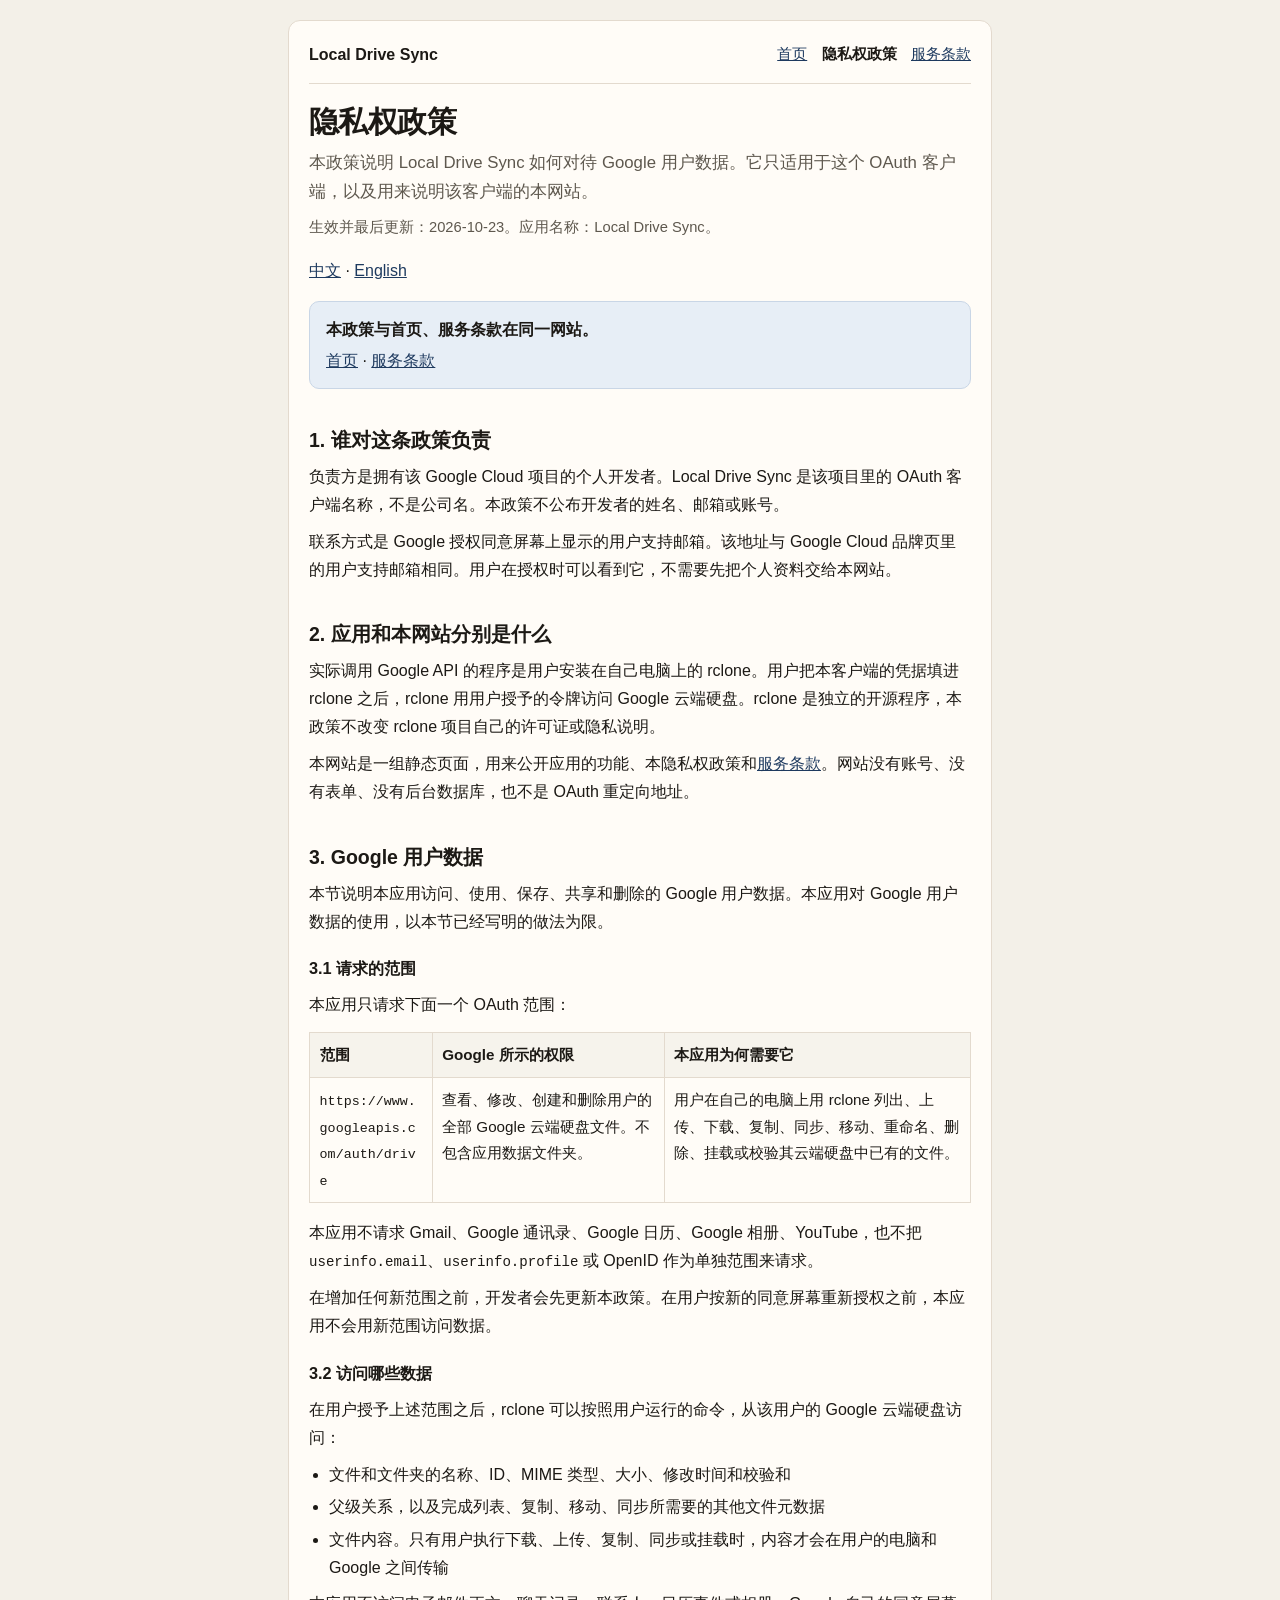
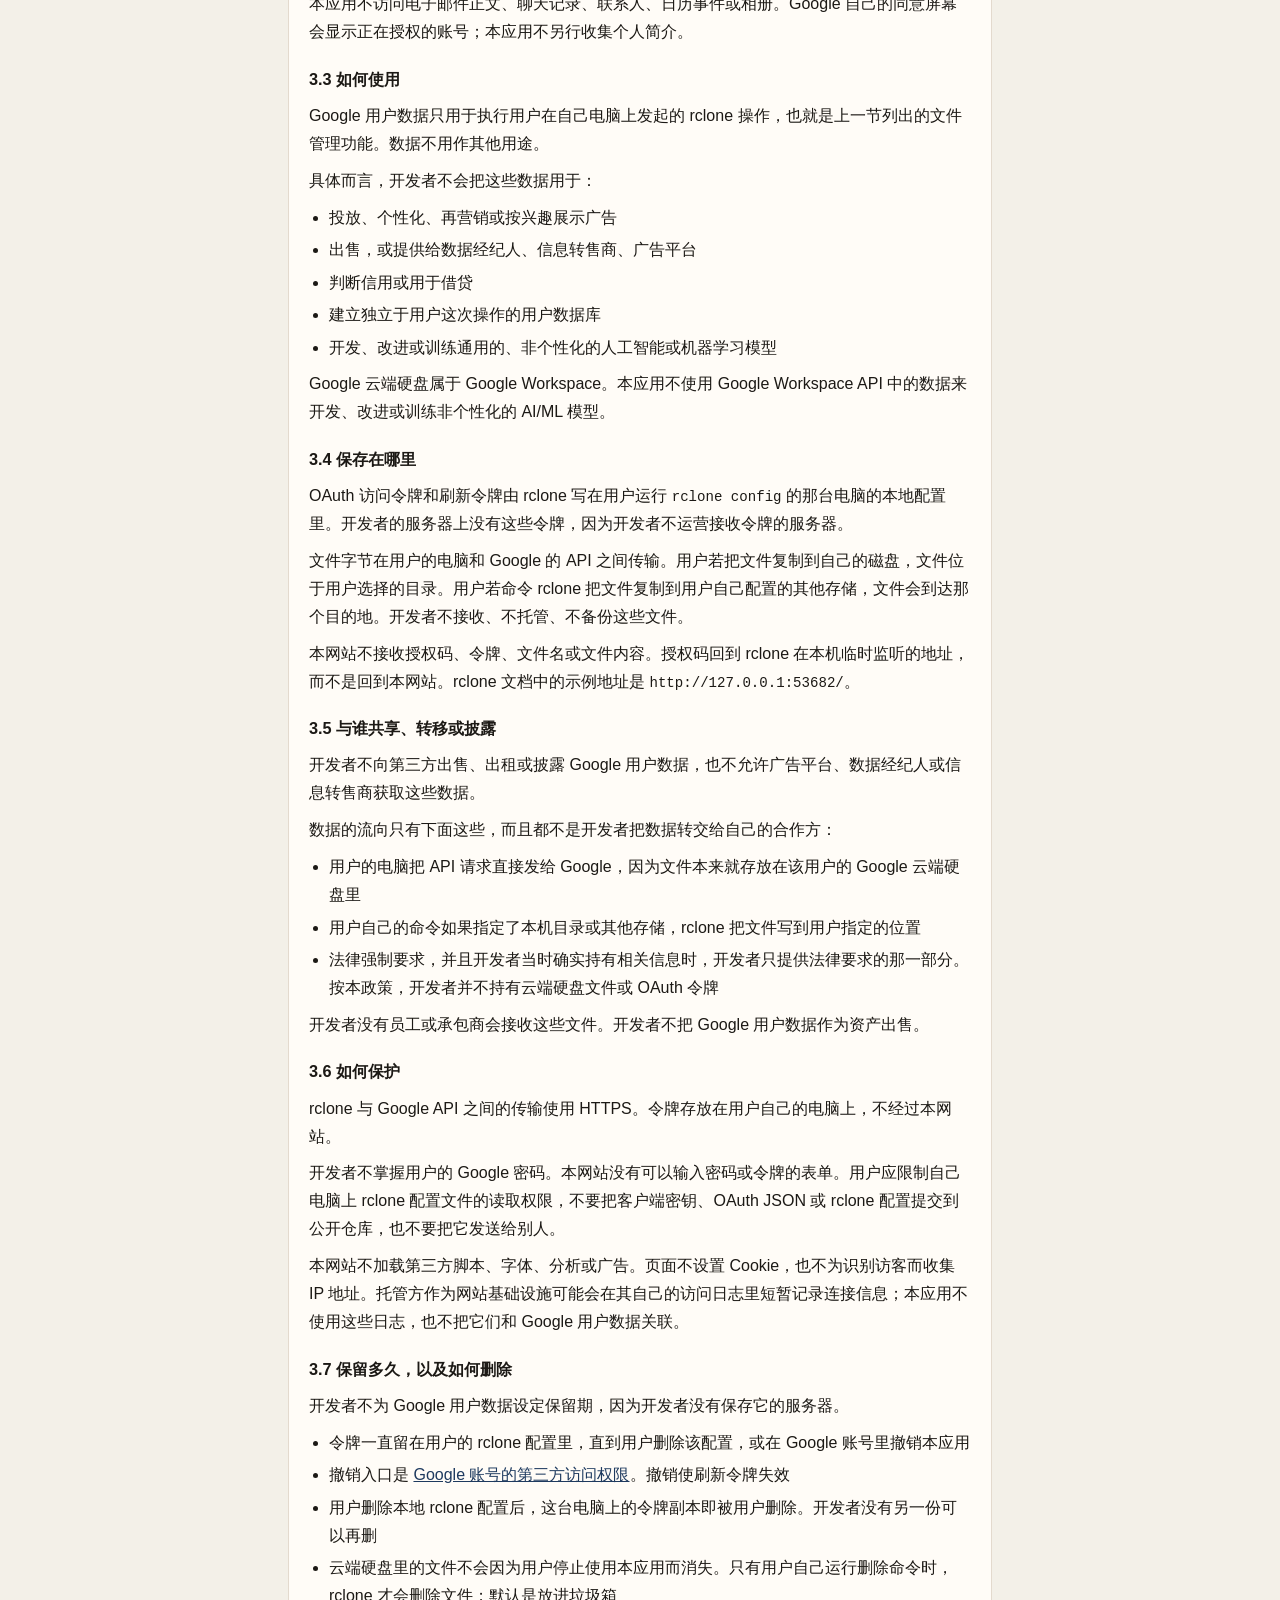
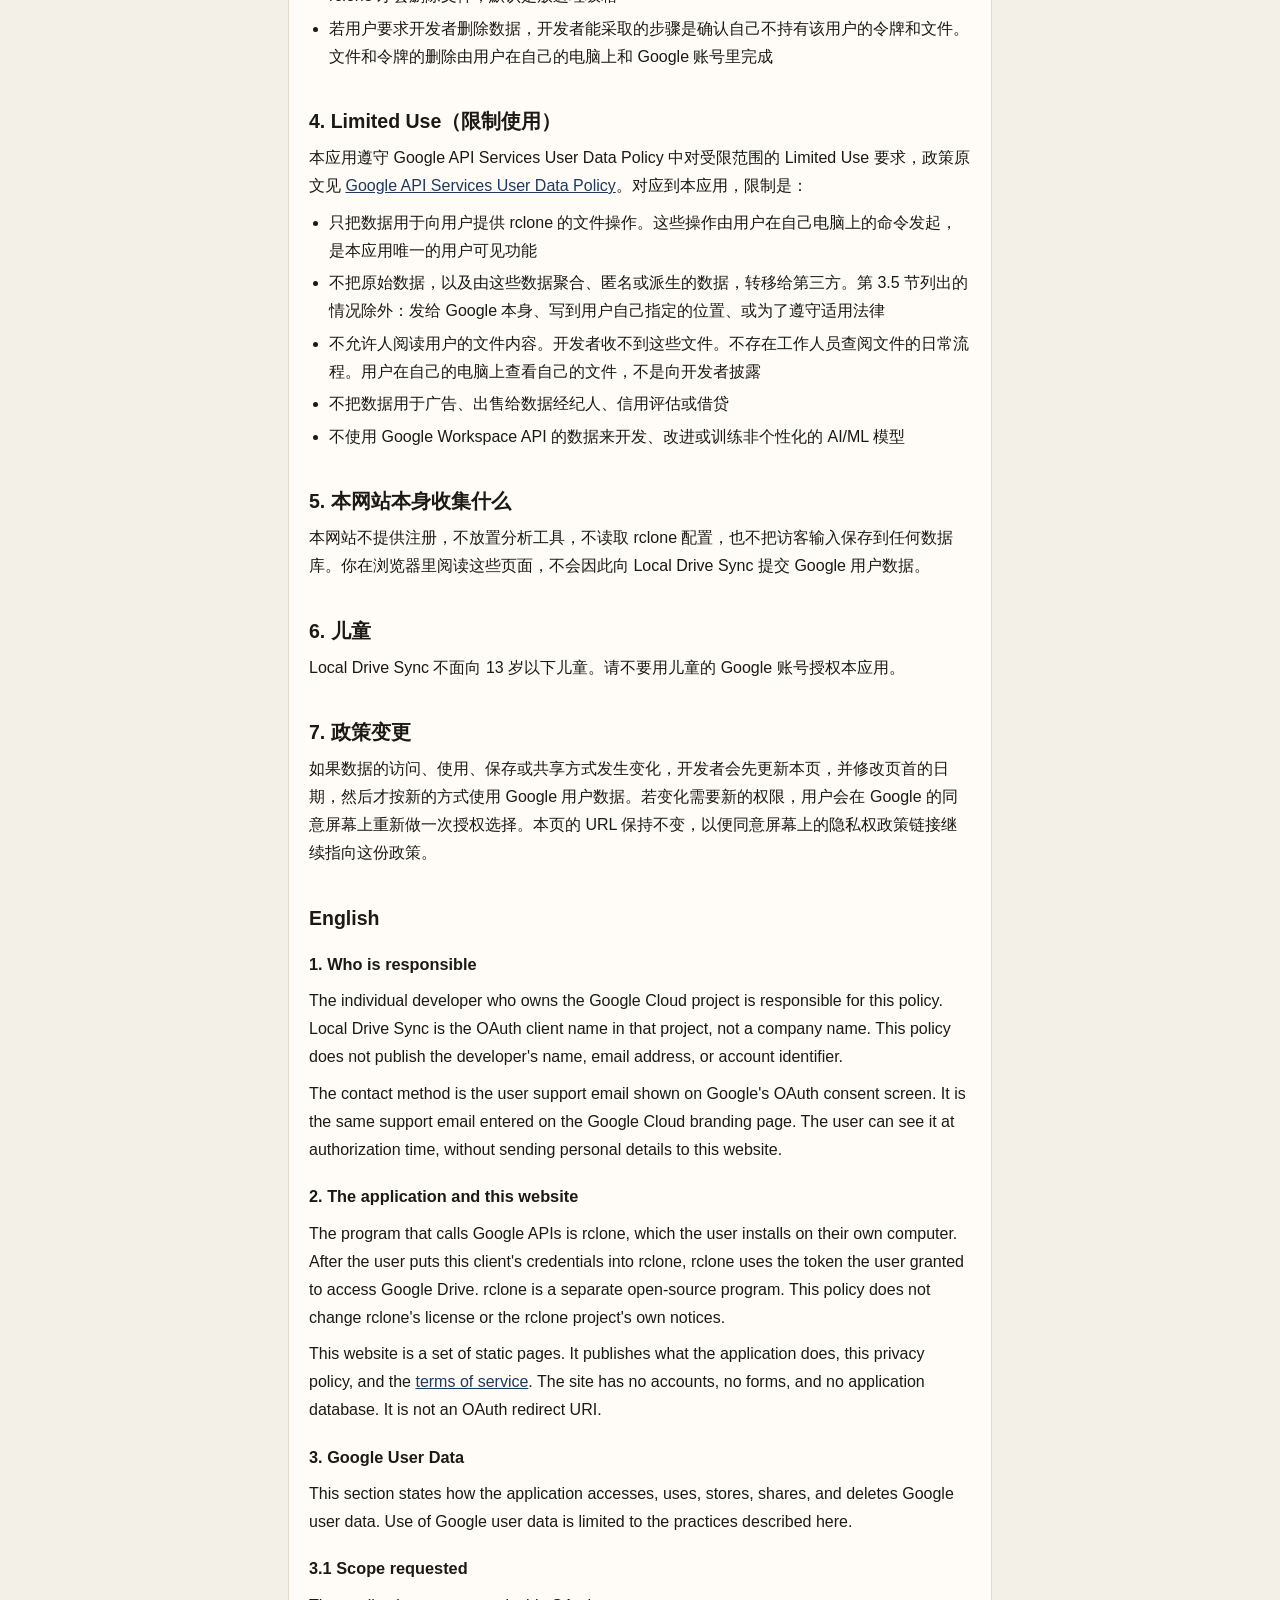
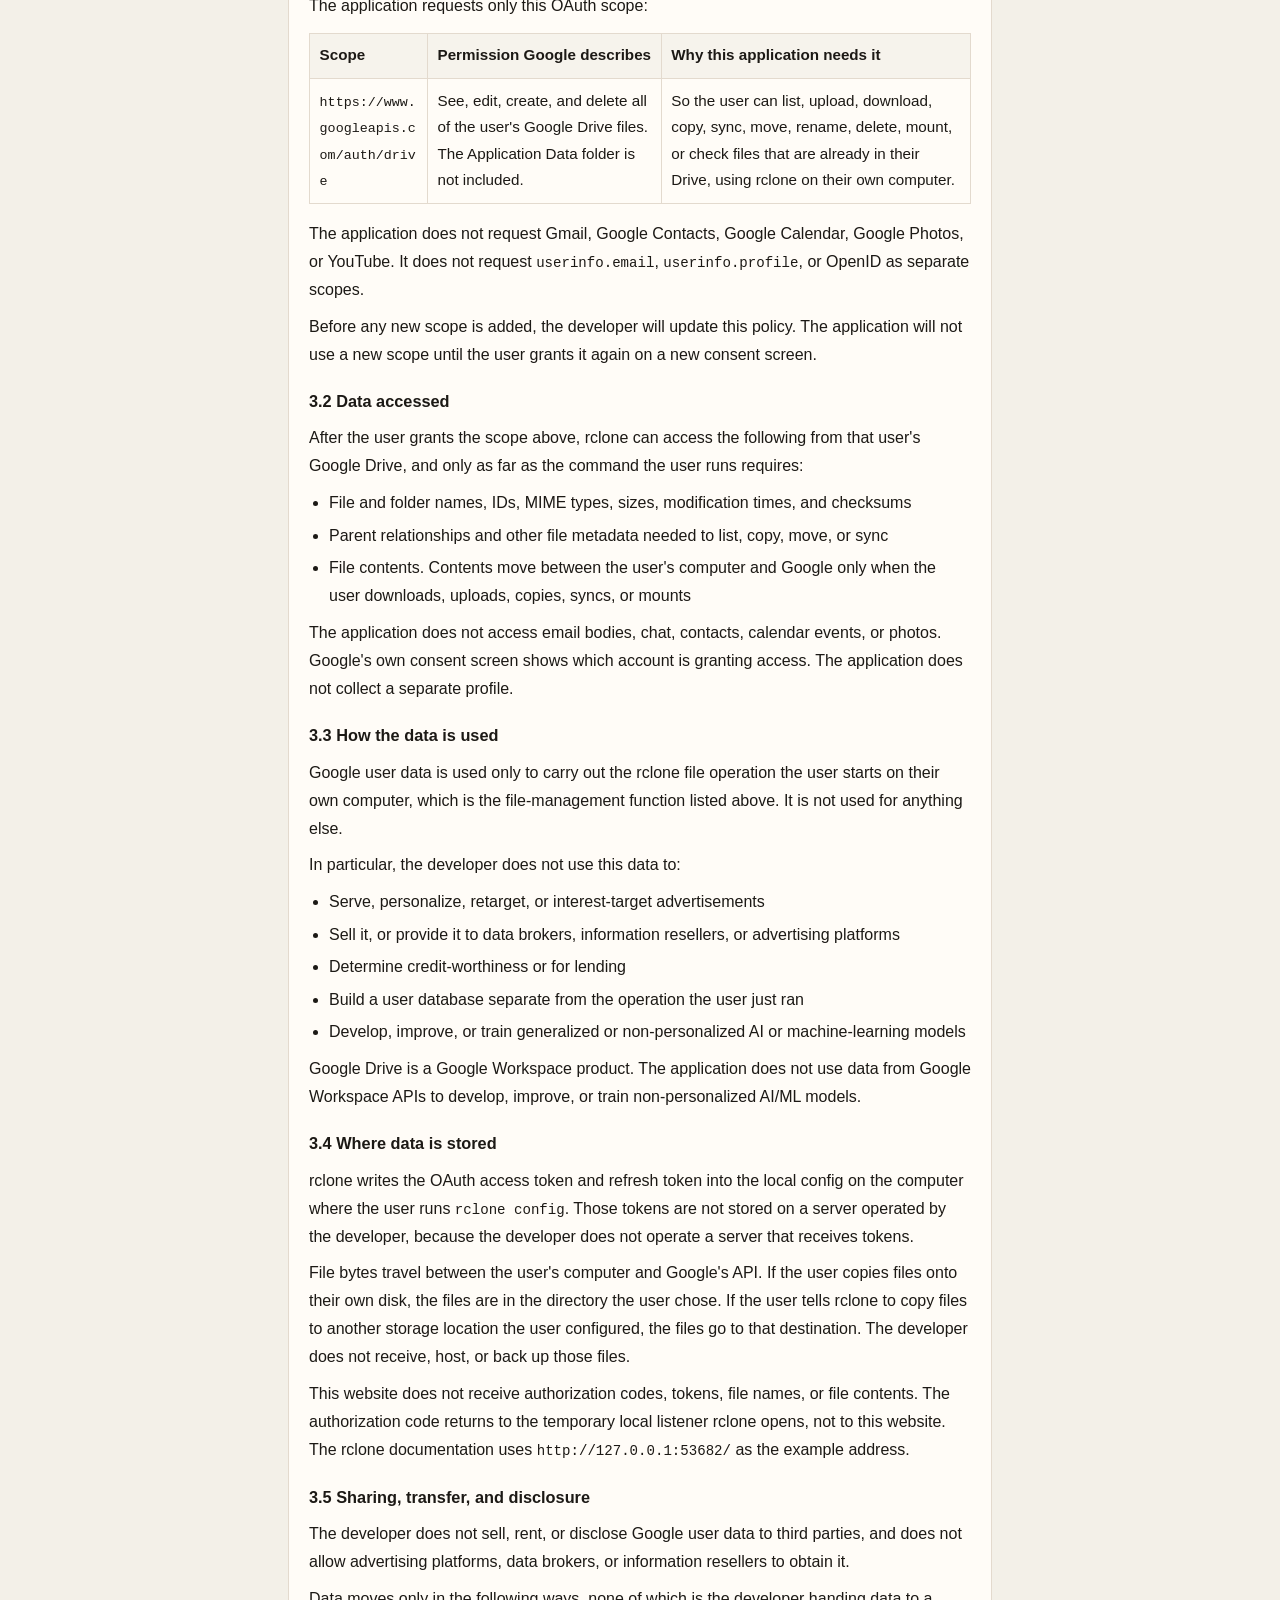
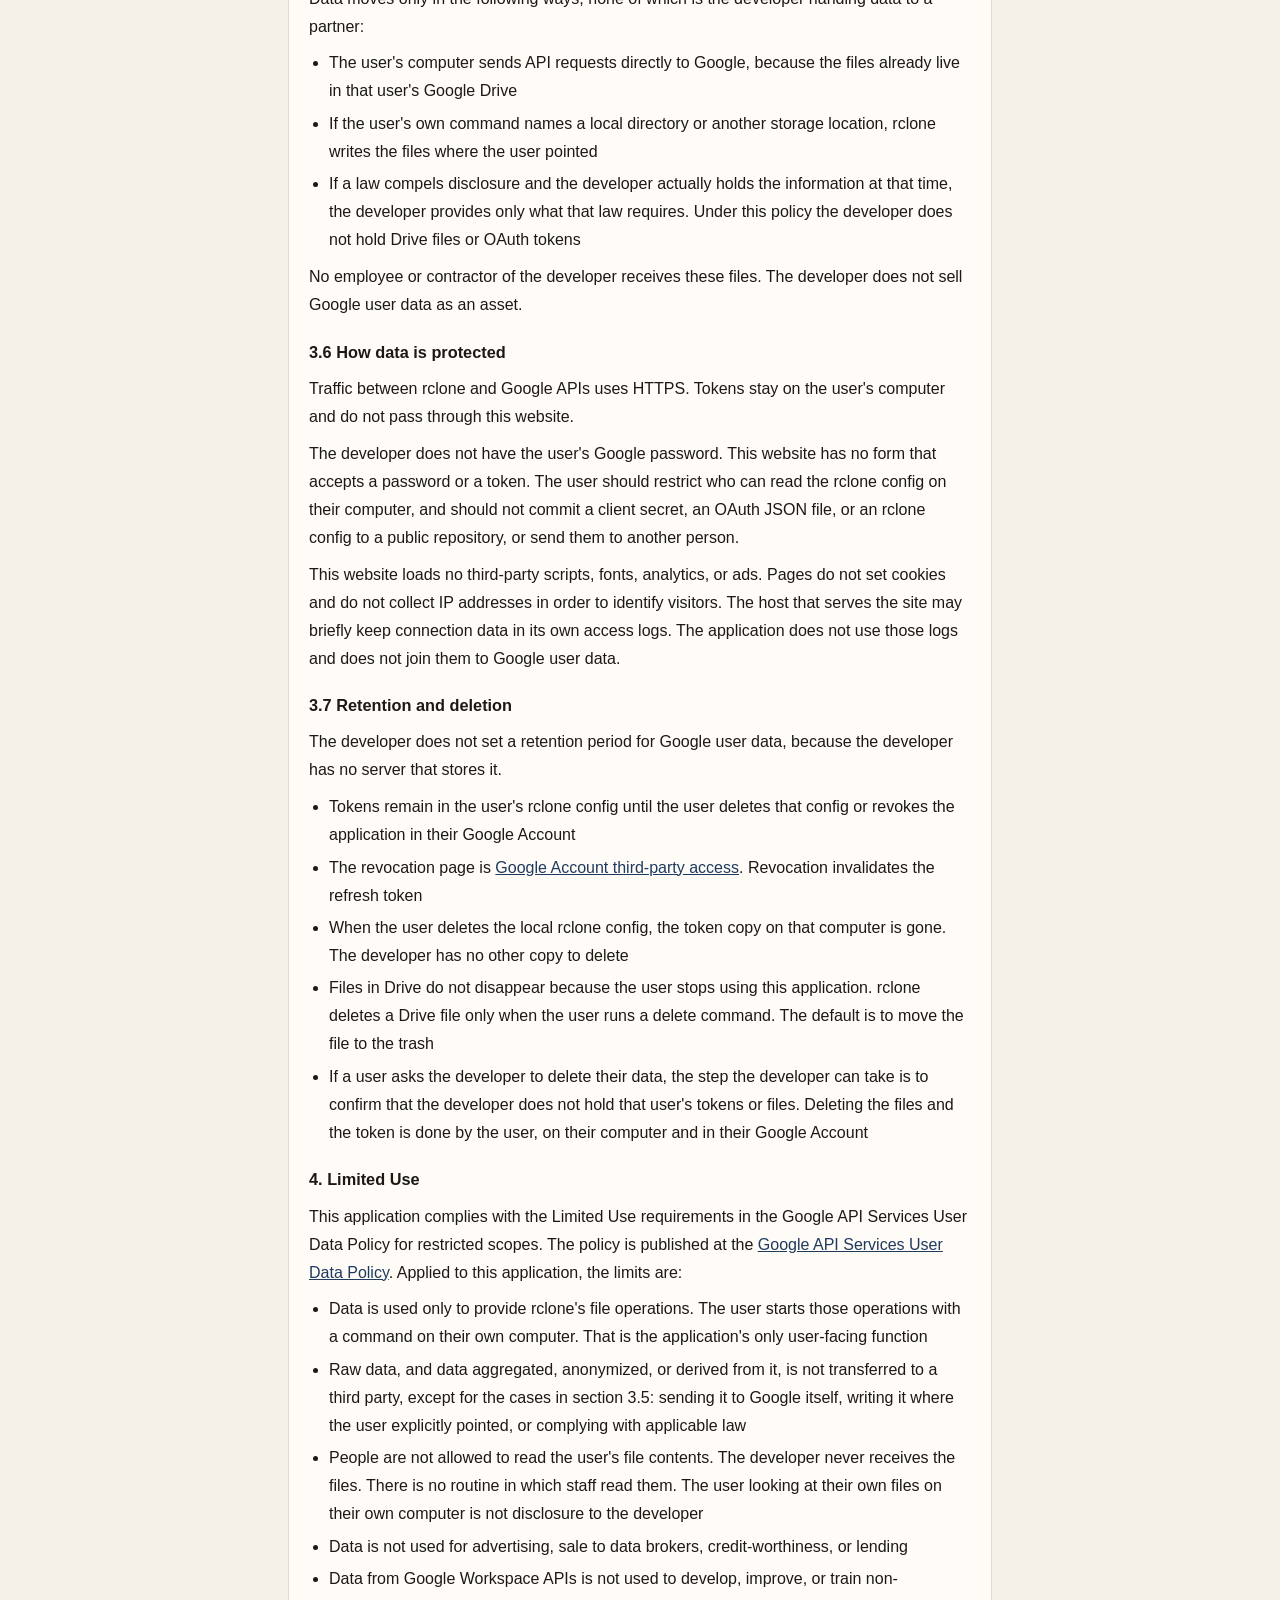
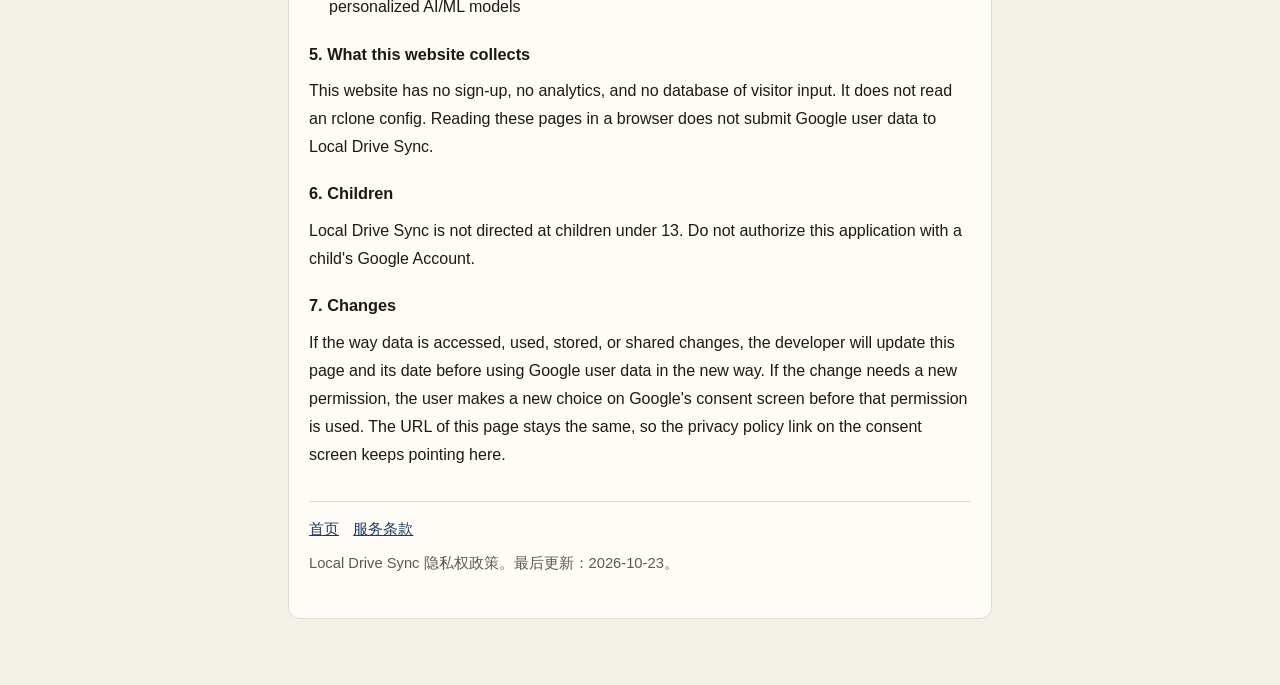
==== privacy.html @ f3ebdbc6 "添加 Local Drive Sync 的公开品牌页。 首页、隐私权政策和服务条款用于 Google OAuth 品牌验证。" ====
<!DOCTYPE html>
<html lang="zh-Hans">
<head>
  <meta charset="utf-8">
  <meta name="viewport" content="width=device-width, initial-scale=1">
  <title>隐私权政策 · Local Drive Sync</title>
  <meta name="description" content="Local Drive Sync 如何访问、使用、保存、共享、保护和删除 Google 用户数据。">
  <meta name="robots" content="index,follow">
  <link rel="icon" href="favicon.svg" type="image/svg+xml">
  <link rel="stylesheet" href="styles.css">
</head>
<body>
  <a class="skip" href="#content">跳到正文</a>
  <div class="wrap">
    <article class="sheet">
      <header>
        <a class="brand" href="index.html">Local Drive Sync</a>
        <nav aria-label="本站页面">
          <a href="index.html">首页</a>
          <a href="privacy.html" aria-current="page">隐私权政策</a>
          <a href="terms.html">服务条款</a>
        </nav>
      </header>

      <main id="content">
        <h1>隐私权政策</h1>
        <p class="lede">本政策说明 Local Drive Sync 如何对待 Google 用户数据。它只适用于这个 OAuth 客户端，以及用来说明该客户端的本网站。</p>
        <p class="meta">生效并最后更新：2026-10-23。应用名称：Local Drive Sync。</p>
        <p class="lang-switch"><a href="#zh">中文</a> · <a href="#en">English</a></p>

        <div class="policies">
          <strong>本政策与首页、服务条款在同一网站。</strong>
          <a href="index.html">首页</a>
          ·
          <a href="terms.html">服务条款</a>
        </div>

        <div id="zh" lang="zh-Hans">
          <h2>1. 谁对这条政策负责</h2>
          <p>负责方是拥有该 Google Cloud 项目的个人开发者。Local Drive Sync 是该项目里的 OAuth 客户端名称，不是公司名。本政策不公布开发者的姓名、邮箱或账号。</p>
          <p>联系方式是 Google 授权同意屏幕上显示的用户支持邮箱。该地址与 Google Cloud 品牌页里的用户支持邮箱相同。用户在授权时可以看到它，不需要先把个人资料交给本网站。</p>

          <h2>2. 应用和本网站分别是什么</h2>
          <p>实际调用 Google API 的程序是用户安装在自己电脑上的 rclone。用户把本客户端的凭据填进 rclone 之后，rclone 用用户授予的令牌访问 Google 云端硬盘。rclone 是独立的开源程序，本政策不改变 rclone 项目自己的许可证或隐私说明。</p>
          <p>本网站是一组静态页面，用来公开应用的功能、本隐私权政策和<a href="terms.html">服务条款</a>。网站没有账号、没有表单、没有后台数据库，也不是 OAuth 重定向地址。</p>

          <h2 id="google-user-data">3. Google 用户数据</h2>
          <p>本节说明本应用访问、使用、保存、共享和删除的 Google 用户数据。本应用对 Google 用户数据的使用，以本节已经写明的做法为限。</p>

          <h3>3.1 请求的范围</h3>
          <p>本应用只请求下面一个 OAuth 范围：</p>
          <div class="table-scroll">
          <table>
            <thead>
              <tr>
                <th>范围</th>
                <th>Google 所示的权限</th>
                <th>本应用为何需要它</th>
              </tr>
            </thead>
            <tbody>
              <tr>
                <td><code class="url">https://www.googleapis.com/auth/drive</code></td>
                <td>查看、修改、创建和删除用户的全部 Google 云端硬盘文件。不包含应用数据文件夹。</td>
                <td>用户在自己的电脑上用 rclone 列出、上传、下载、复制、同步、移动、重命名、删除、挂载或校验其云端硬盘中已有的文件。</td>
              </tr>
            </tbody>
          </table>
          </div>
          <p>本应用不请求 Gmail、Google 通讯录、Google 日历、Google 相册、YouTube，也不把 <code>userinfo.email</code>、<code>userinfo.profile</code> 或 OpenID 作为单独范围来请求。</p>
          <p>在增加任何新范围之前，开发者会先更新本政策。在用户按新的同意屏幕重新授权之前，本应用不会用新范围访问数据。</p>

          <h3>3.2 访问哪些数据</h3>
          <p>在用户授予上述范围之后，rclone 可以按照用户运行的命令，从该用户的 Google 云端硬盘访问：</p>
          <ul>
            <li>文件和文件夹的名称、ID、MIME 类型、大小、修改时间和校验和</li>
            <li>父级关系，以及完成列表、复制、移动、同步所需要的其他文件元数据</li>
            <li>文件内容。只有用户执行下载、上传、复制、同步或挂载时，内容才会在用户的电脑和 Google 之间传输</li>
          </ul>
          <p>本应用不访问电子邮件正文、聊天记录、联系人、日历事件或相册。Google 自己的同意屏幕会显示正在授权的账号；本应用不另行收集个人简介。</p>

          <h3>3.3 如何使用</h3>
          <p>Google 用户数据只用于执行用户在自己电脑上发起的 rclone 操作，也就是上一节列出的文件管理功能。数据不用作其他用途。</p>
          <p>具体而言，开发者不会把这些数据用于：</p>
          <ul>
            <li>投放、个性化、再营销或按兴趣展示广告</li>
            <li>出售，或提供给数据经纪人、信息转售商、广告平台</li>
            <li>判断信用或用于借贷</li>
            <li>建立独立于用户这次操作的用户数据库</li>
            <li>开发、改进或训练通用的、非个性化的人工智能或机器学习模型</li>
          </ul>
          <p>Google 云端硬盘属于 Google Workspace。本应用不使用 Google Workspace API 中的数据来开发、改进或训练非个性化的 AI/ML 模型。</p>

          <h3>3.4 保存在哪里</h3>
          <p>OAuth 访问令牌和刷新令牌由 rclone 写在用户运行 <code>rclone config</code> 的那台电脑的本地配置里。开发者的服务器上没有这些令牌，因为开发者不运营接收令牌的服务器。</p>
          <p>文件字节在用户的电脑和 Google 的 API 之间传输。用户若把文件复制到自己的磁盘，文件位于用户选择的目录。用户若命令 rclone 把文件复制到用户自己配置的其他存储，文件会到达那个目的地。开发者不接收、不托管、不备份这些文件。</p>
          <p>本网站不接收授权码、令牌、文件名或文件内容。授权码回到 rclone 在本机临时监听的地址，而不是回到本网站。rclone 文档中的示例地址是 <code class="url">http://127.0.0.1:53682/</code>。</p>

          <h3>3.5 与谁共享、转移或披露</h3>
          <p>开发者不向第三方出售、出租或披露 Google 用户数据，也不允许广告平台、数据经纪人或信息转售商获取这些数据。</p>
          <p>数据的流向只有下面这些，而且都不是开发者把数据转交给自己的合作方：</p>
          <ul>
            <li>用户的电脑把 API 请求直接发给 Google，因为文件本来就存放在该用户的 Google 云端硬盘里</li>
            <li>用户自己的命令如果指定了本机目录或其他存储，rclone 把文件写到用户指定的位置</li>
            <li>法律强制要求，并且开发者当时确实持有相关信息时，开发者只提供法律要求的那一部分。按本政策，开发者并不持有云端硬盘文件或 OAuth 令牌</li>
          </ul>
          <p>开发者没有员工或承包商会接收这些文件。开发者不把 Google 用户数据作为资产出售。</p>

          <h3>3.6 如何保护</h3>
          <p>rclone 与 Google API 之间的传输使用 HTTPS。令牌存放在用户自己的电脑上，不经过本网站。</p>
          <p>开发者不掌握用户的 Google 密码。本网站没有可以输入密码或令牌的表单。用户应限制自己电脑上 rclone 配置文件的读取权限，不要把客户端密钥、OAuth JSON 或 rclone 配置提交到公开仓库，也不要把它发送给别人。</p>
          <p>本网站不加载第三方脚本、字体、分析或广告。页面不设置 Cookie，也不为识别访客而收集 IP 地址。托管方作为网站基础设施可能会在其自己的访问日志里短暂记录连接信息；本应用不使用这些日志，也不把它们和 Google 用户数据关联。</p>

          <h3>3.7 保留多久，以及如何删除</h3>
          <p>开发者不为 Google 用户数据设定保留期，因为开发者没有保存它的服务器。</p>
          <ul>
            <li>令牌一直留在用户的 rclone 配置里，直到用户删除该配置，或在 Google 账号里撤销本应用</li>
            <li>撤销入口是 <a href="https://myaccount.google.com/permissions">Google 账号的第三方访问权限</a>。撤销使刷新令牌失效</li>
            <li>用户删除本地 rclone 配置后，这台电脑上的令牌副本即被用户删除。开发者没有另一份可以再删</li>
            <li>云端硬盘里的文件不会因为用户停止使用本应用而消失。只有用户自己运行删除命令时，rclone 才会删除文件；默认是放进垃圾箱</li>
            <li>若用户要求开发者删除数据，开发者能采取的步骤是确认自己不持有该用户的令牌和文件。文件和令牌的删除由用户在自己的电脑上和 Google 账号里完成</li>
          </ul>

          <h2 id="limited-use">4. Limited Use（限制使用）</h2>
          <p>本应用遵守 Google API Services User Data Policy 中对受限范围的 Limited Use 要求，政策原文见 <a href="https://developers.google.com/terms/api-services-user-data-policy">Google API Services User Data Policy</a>。对应到本应用，限制是：</p>
          <ul>
            <li>只把数据用于向用户提供 rclone 的文件操作。这些操作由用户在自己电脑上的命令发起，是本应用唯一的用户可见功能</li>
            <li>不把原始数据，以及由这些数据聚合、匿名或派生的数据，转移给第三方。第 3.5 节列出的情况除外：发给 Google 本身、写到用户自己指定的位置、或为了遵守适用法律</li>
            <li>不允许人阅读用户的文件内容。开发者收不到这些文件。不存在工作人员查阅文件的日常流程。用户在自己的电脑上查看自己的文件，不是向开发者披露</li>
            <li>不把数据用于广告、出售给数据经纪人、信用评估或借贷</li>
            <li>不使用 Google Workspace API 的数据来开发、改进或训练非个性化的 AI/ML 模型</li>
          </ul>

          <h2>5. 本网站本身收集什么</h2>
          <p>本网站不提供注册，不放置分析工具，不读取 rclone 配置，也不把访客输入保存到任何数据库。你在浏览器里阅读这些页面，不会因此向 Local Drive Sync 提交 Google 用户数据。</p>

          <h2>6. 儿童</h2>
          <p>Local Drive Sync 不面向 13 岁以下儿童。请不要用儿童的 Google 账号授权本应用。</p>

          <h2>7. 政策变更</h2>
          <p>如果数据的访问、使用、保存或共享方式发生变化，开发者会先更新本页，并修改页首的日期，然后才按新的方式使用 Google 用户数据。若变化需要新的权限，用户会在 Google 的同意屏幕上重新做一次授权选择。本页的 URL 保持不变，以便同意屏幕上的隐私权政策链接继续指向这份政策。</p>
        </div>

        <div id="en" lang="en">
          <h2>English</h2>

          <h3>1. Who is responsible</h3>
          <p>The individual developer who owns the Google Cloud project is responsible for this policy. Local Drive Sync is the OAuth client name in that project, not a company name. This policy does not publish the developer's name, email address, or account identifier.</p>
          <p>The contact method is the user support email shown on Google's OAuth consent screen. It is the same support email entered on the Google Cloud branding page. The user can see it at authorization time, without sending personal details to this website.</p>

          <h3>2. The application and this website</h3>
          <p>The program that calls Google APIs is rclone, which the user installs on their own computer. After the user puts this client's credentials into rclone, rclone uses the token the user granted to access Google Drive. rclone is a separate open-source program. This policy does not change rclone's license or the rclone project's own notices.</p>
          <p>This website is a set of static pages. It publishes what the application does, this privacy policy, and the <a href="terms.html">terms of service</a>. The site has no accounts, no forms, and no application database. It is not an OAuth redirect URI.</p>

          <h3 id="en-google-user-data">3. Google User Data</h3>
          <p>This section states how the application accesses, uses, stores, shares, and deletes Google user data. Use of Google user data is limited to the practices described here.</p>

          <h3>3.1 Scope requested</h3>
          <p>The application requests only this OAuth scope:</p>
          <div class="table-scroll">
          <table>
            <thead>
              <tr>
                <th>Scope</th>
                <th>Permission Google describes</th>
                <th>Why this application needs it</th>
              </tr>
            </thead>
            <tbody>
              <tr>
                <td><code class="url">https://www.googleapis.com/auth/drive</code></td>
                <td>See, edit, create, and delete all of the user's Google Drive files. The Application Data folder is not included.</td>
                <td>So the user can list, upload, download, copy, sync, move, rename, delete, mount, or check files that are already in their Drive, using rclone on their own computer.</td>
              </tr>
            </tbody>
          </table>
          </div>
          <p>The application does not request Gmail, Google Contacts, Google Calendar, Google Photos, or YouTube. It does not request <code>userinfo.email</code>, <code>userinfo.profile</code>, or OpenID as separate scopes.</p>
          <p>Before any new scope is added, the developer will update this policy. The application will not use a new scope until the user grants it again on a new consent screen.</p>

          <h3>3.2 Data accessed</h3>
          <p>After the user grants the scope above, rclone can access the following from that user's Google Drive, and only as far as the command the user runs requires:</p>
          <ul>
            <li>File and folder names, IDs, MIME types, sizes, modification times, and checksums</li>
            <li>Parent relationships and other file metadata needed to list, copy, move, or sync</li>
            <li>File contents. Contents move between the user's computer and Google only when the user downloads, uploads, copies, syncs, or mounts</li>
          </ul>
          <p>The application does not access email bodies, chat, contacts, calendar events, or photos. Google's own consent screen shows which account is granting access. The application does not collect a separate profile.</p>

          <h3>3.3 How the data is used</h3>
          <p>Google user data is used only to carry out the rclone file operation the user starts on their own computer, which is the file-management function listed above. It is not used for anything else.</p>
          <p>In particular, the developer does not use this data to:</p>
          <ul>
            <li>Serve, personalize, retarget, or interest-target advertisements</li>
            <li>Sell it, or provide it to data brokers, information resellers, or advertising platforms</li>
            <li>Determine credit-worthiness or for lending</li>
            <li>Build a user database separate from the operation the user just ran</li>
            <li>Develop, improve, or train generalized or non-personalized AI or machine-learning models</li>
          </ul>
          <p>Google Drive is a Google Workspace product. The application does not use data from Google Workspace APIs to develop, improve, or train non-personalized AI/ML models.</p>

          <h3>3.4 Where data is stored</h3>
          <p>rclone writes the OAuth access token and refresh token into the local config on the computer where the user runs <code>rclone config</code>. Those tokens are not stored on a server operated by the developer, because the developer does not operate a server that receives tokens.</p>
          <p>File bytes travel between the user's computer and Google's API. If the user copies files onto their own disk, the files are in the directory the user chose. If the user tells rclone to copy files to another storage location the user configured, the files go to that destination. The developer does not receive, host, or back up those files.</p>
          <p>This website does not receive authorization codes, tokens, file names, or file contents. The authorization code returns to the temporary local listener rclone opens, not to this website. The rclone documentation uses <code class="url">http://127.0.0.1:53682/</code> as the example address.</p>

          <h3>3.5 Sharing, transfer, and disclosure</h3>
          <p>The developer does not sell, rent, or disclose Google user data to third parties, and does not allow advertising platforms, data brokers, or information resellers to obtain it.</p>
          <p>Data moves only in the following ways, none of which is the developer handing data to a partner:</p>
          <ul>
            <li>The user's computer sends API requests directly to Google, because the files already live in that user's Google Drive</li>
            <li>If the user's own command names a local directory or another storage location, rclone writes the files where the user pointed</li>
            <li>If a law compels disclosure and the developer actually holds the information at that time, the developer provides only what that law requires. Under this policy the developer does not hold Drive files or OAuth tokens</li>
          </ul>
          <p>No employee or contractor of the developer receives these files. The developer does not sell Google user data as an asset.</p>

          <h3>3.6 How data is protected</h3>
          <p>Traffic between rclone and Google APIs uses HTTPS. Tokens stay on the user's computer and do not pass through this website.</p>
          <p>The developer does not have the user's Google password. This website has no form that accepts a password or a token. The user should restrict who can read the rclone config on their computer, and should not commit a client secret, an OAuth JSON file, or an rclone config to a public repository, or send them to another person.</p>
          <p>This website loads no third-party scripts, fonts, analytics, or ads. Pages do not set cookies and do not collect IP addresses in order to identify visitors. The host that serves the site may briefly keep connection data in its own access logs. The application does not use those logs and does not join them to Google user data.</p>

          <h3>3.7 Retention and deletion</h3>
          <p>The developer does not set a retention period for Google user data, because the developer has no server that stores it.</p>
          <ul>
            <li>Tokens remain in the user's rclone config until the user deletes that config or revokes the application in their Google Account</li>
            <li>The revocation page is <a href="https://myaccount.google.com/permissions">Google Account third-party access</a>. Revocation invalidates the refresh token</li>
            <li>When the user deletes the local rclone config, the token copy on that computer is gone. The developer has no other copy to delete</li>
            <li>Files in Drive do not disappear because the user stops using this application. rclone deletes a Drive file only when the user runs a delete command. The default is to move the file to the trash</li>
            <li>If a user asks the developer to delete their data, the step the developer can take is to confirm that the developer does not hold that user's tokens or files. Deleting the files and the token is done by the user, on their computer and in their Google Account</li>
          </ul>

          <h3 id="en-limited-use">4. Limited Use</h3>
          <p>This application complies with the Limited Use requirements in the Google API Services User Data Policy for restricted scopes. The policy is published at the <a href="https://developers.google.com/terms/api-services-user-data-policy">Google API Services User Data Policy</a>. Applied to this application, the limits are:</p>
          <ul>
            <li>Data is used only to provide rclone's file operations. The user starts those operations with a command on their own computer. That is the application's only user-facing function</li>
            <li>Raw data, and data aggregated, anonymized, or derived from it, is not transferred to a third party, except for the cases in section 3.5: sending it to Google itself, writing it where the user explicitly pointed, or complying with applicable law</li>
            <li>People are not allowed to read the user's file contents. The developer never receives the files. There is no routine in which staff read them. The user looking at their own files on their own computer is not disclosure to the developer</li>
            <li>Data is not used for advertising, sale to data brokers, credit-worthiness, or lending</li>
            <li>Data from Google Workspace APIs is not used to develop, improve, or train non-personalized AI/ML models</li>
          </ul>

          <h3>5. What this website collects</h3>
          <p>This website has no sign-up, no analytics, and no database of visitor input. It does not read an rclone config. Reading these pages in a browser does not submit Google user data to Local Drive Sync.</p>

          <h3>6. Children</h3>
          <p>Local Drive Sync is not directed at children under 13. Do not authorize this application with a child's Google Account.</p>

          <h3>7. Changes</h3>
          <p>If the way data is accessed, used, stored, or shared changes, the developer will update this page and its date before using Google user data in the new way. If the change needs a new permission, the user makes a new choice on Google's consent screen before that permission is used. The URL of this page stays the same, so the privacy policy link on the consent screen keeps pointing here.</p>
        </div>
      </main>

      <footer>
        <nav aria-label="页脚">
          <a href="index.html">首页</a>
          <a href="terms.html">服务条款</a>
        </nav>
        <p>Local Drive Sync 隐私权政策。最后更新：2026-10-23。</p>
      </footer>
    </article>
  </div>
</body>
</html>
---- styles.css ----
:root {
  color-scheme: light;
  --bg: #f3f0e8;
  --paper: #fffcf7;
  --ink: #1c1915;
  --muted: #5e584e;
  --line: #e3dace;
  --accent: #1e3a5f;
  --accent-soft: #e7eef6;
  --soft: #f7f1e6;
}

* {
  box-sizing: border-box;
}

html {
  font-size: 100%;
}

body {
  margin: 0;
  background: var(--bg);
  color: var(--ink);
  font-family: "Segoe UI", "PingFang SC", "Hiragino Sans GB", "Noto Sans SC", "Microsoft YaHei", sans-serif;
  line-height: 1.75;
}

a {
  color: var(--accent);
}

a:hover {
  text-decoration: none;
}

a:focus-visible {
  outline: 2px solid var(--accent);
  outline-offset: 3px;
}

.skip {
  position: absolute;
  left: 0.75rem;
  top: 0.75rem;
  padding: 0.4rem 0.7rem;
  background: var(--paper);
  border: 1px solid var(--line);
  transform: translateY(-150%);
}

.skip:focus {
  transform: none;
}

.wrap {
  width: min(44rem, calc(100% - 2rem));
  margin: 1.25rem auto 2.5rem;
}

.sheet {
  background: var(--paper);
  border: 1px solid var(--line);
  border-radius: 12px;
  padding: 1.25rem 1.25rem 2rem;
}

header {
  display: flex;
  flex-wrap: wrap;
  gap: 0.75rem 1.25rem;
  align-items: flex-start;
  justify-content: space-between;
  margin-bottom: 1.25rem;
  padding-bottom: 0.9rem;
  border-bottom: 1px solid var(--line);
}

.brand {
  margin: 0;
  color: inherit;
  font-size: 1rem;
  font-weight: 700;
  text-decoration: none;
}

nav {
  display: flex;
  flex-wrap: wrap;
  gap: 0.35rem 0.9rem;
  min-width: 0;
  max-width: 100%;
}

nav a {
  font-size: 0.95rem;
}

nav a[aria-current="page"] {
  color: inherit;
  font-weight: 700;
  text-decoration: none;
}

h1 {
  margin: 0 0 0.4rem;
  font-size: 1.85rem;
  line-height: 1.25;
  letter-spacing: -0.02em;
}

h2 {
  margin: 2rem 0 0.6rem;
  padding-top: 0.35rem;
  font-size: 1.22rem;
  line-height: 1.35;
}

h3 {
  margin: 1.15rem 0 0.35rem;
  font-size: 1.02rem;
}

p,
li,
td,
th {
  overflow-wrap: break-word;
}

p,
ul,
ol {
  margin: 0.55rem 0;
}

ul,
ol {
  padding-left: 1.25rem;
}

li + li {
  margin-top: 0.28rem;
}

.lede {
  margin-top: 0;
  color: var(--muted);
  font-size: 1.05rem;
}

.meta {
  margin: 0.2rem 0 1rem;
  color: var(--muted);
  font-size: 0.92rem;
}

.policies {
  margin: 1rem 0 1.25rem;
  padding: 0.85rem 1rem;
  background: var(--accent-soft);
  border: 1px solid #c9d6e6;
  border-radius: 10px;
}

.policies strong {
  display: block;
  margin-bottom: 0.2rem;
}

.note {
  margin: 1rem 0;
  padding: 0.8rem 1rem;
  background: var(--soft);
  border-radius: 10px;
}

code,
.url {
  font-family: ui-monospace, "SFMono-Regular", Menlo, Consolas, monospace;
  font-size: 0.88em;
  overflow-wrap: anywhere;
}

.table-scroll {
  width: 100%;
  margin: 0.8rem 0 1rem;
  overflow-x: auto;
}

table {
  width: 100%;
  margin: 0;
  border-collapse: collapse;
  font-size: 0.95rem;
}

th,
td {
  padding: 0.55rem 0.6rem;
  border: 1px solid var(--line);
  text-align: left;
  vertical-align: top;
}

th {
  background: #f6f3ec;
  font-weight: 650;
}

.lang-switch {
  margin: 0.4rem 0 0;
}

footer {
  margin-top: 2rem;
  padding-top: 0.9rem;
  border-top: 1px solid var(--line);
  color: var(--muted);
  font-size: 0.92rem;
}

footer nav {
  margin-bottom: 0.4rem;
}

@media (max-width: 640px) {
  header {
    flex-direction: column;
  }

  .sheet {
    padding: 1rem 0.9rem 1.5rem;
  }

  h1 {
    font-size: 1.55rem;
  }

  table {
    font-size: 0.88rem;
  }
}
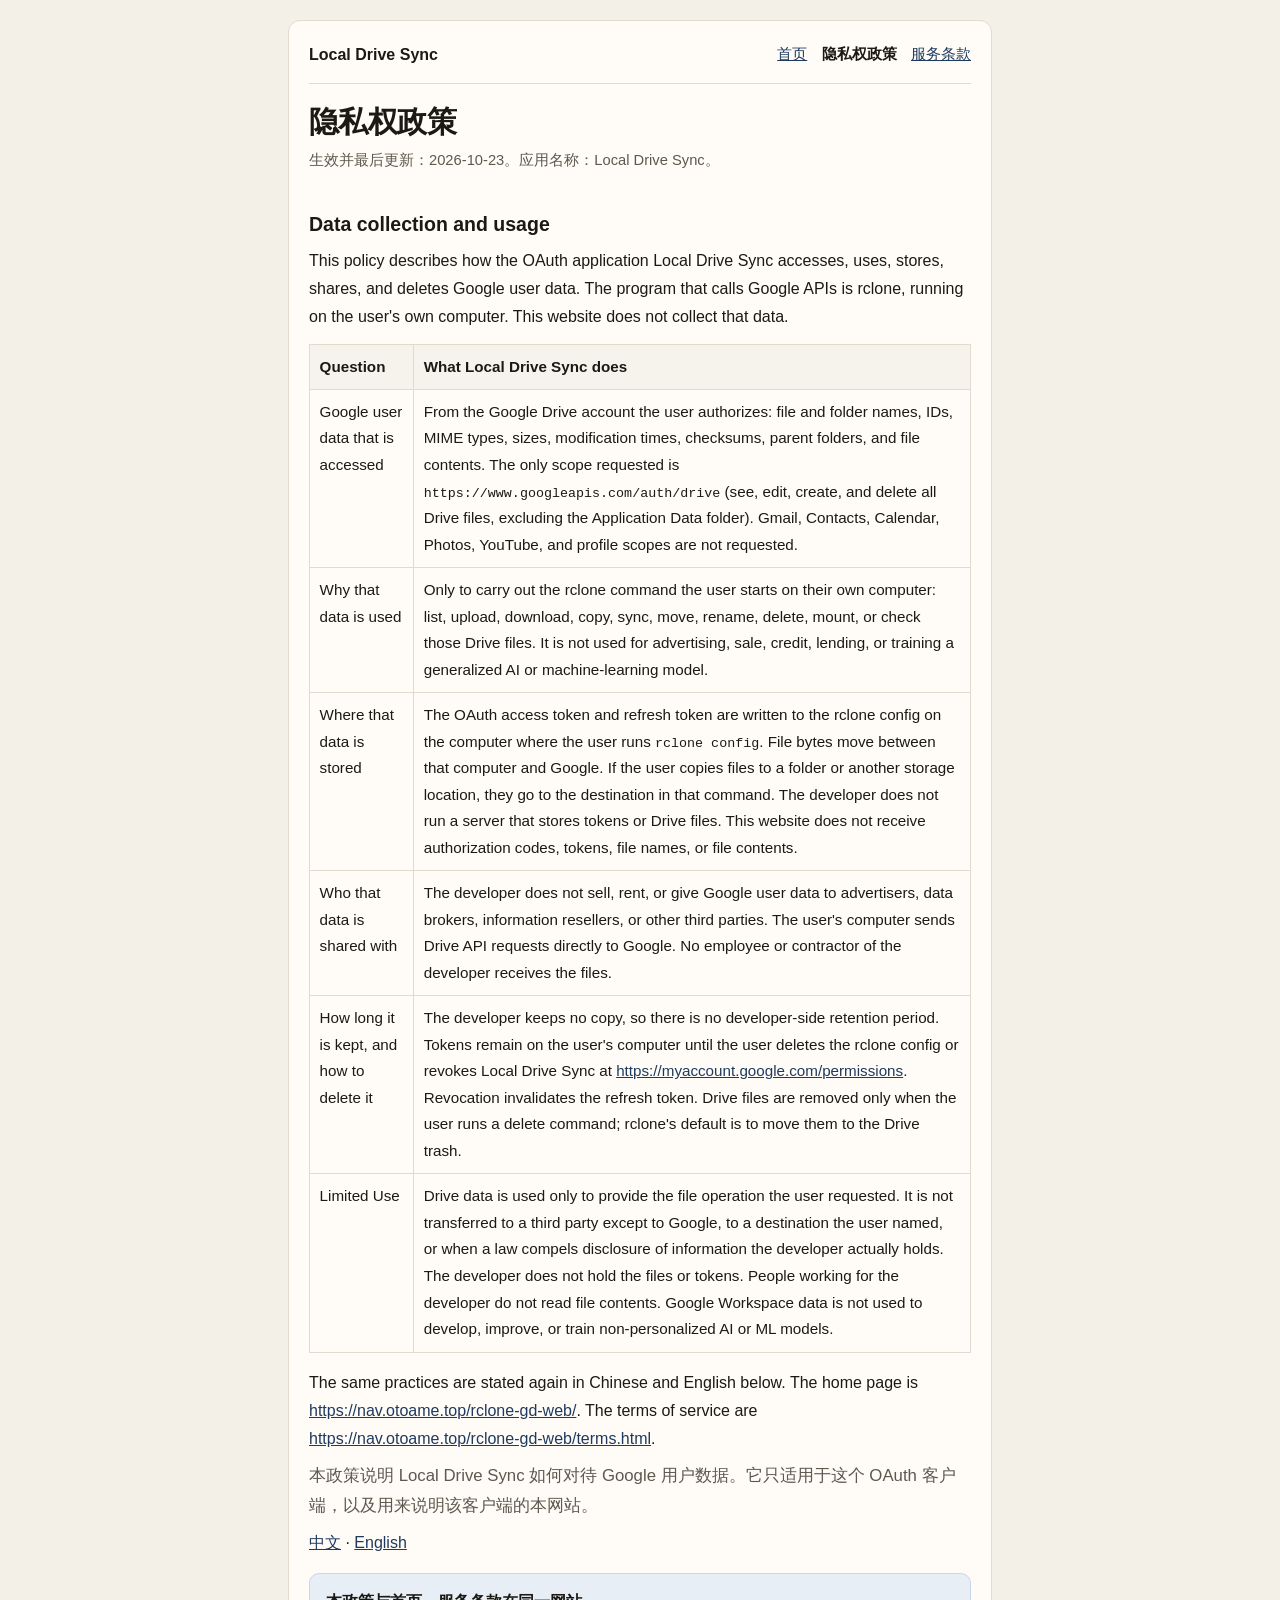
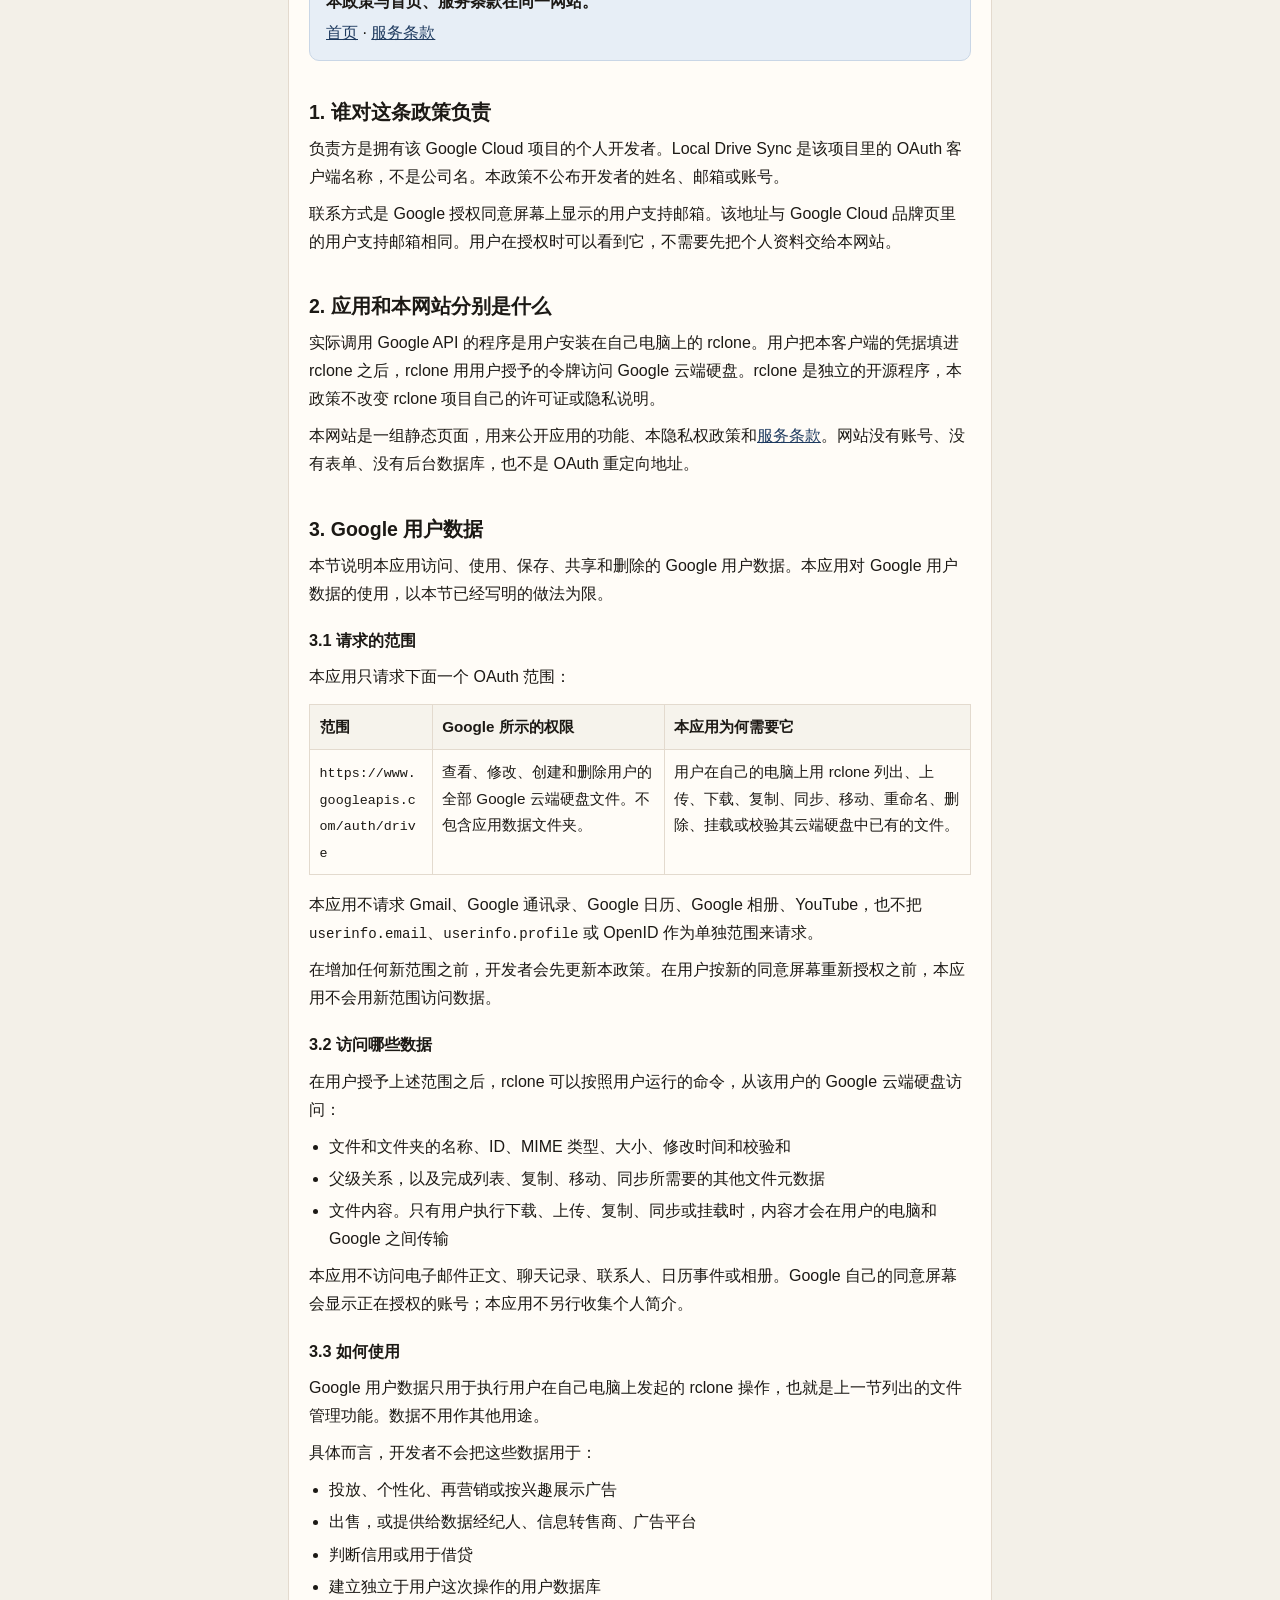
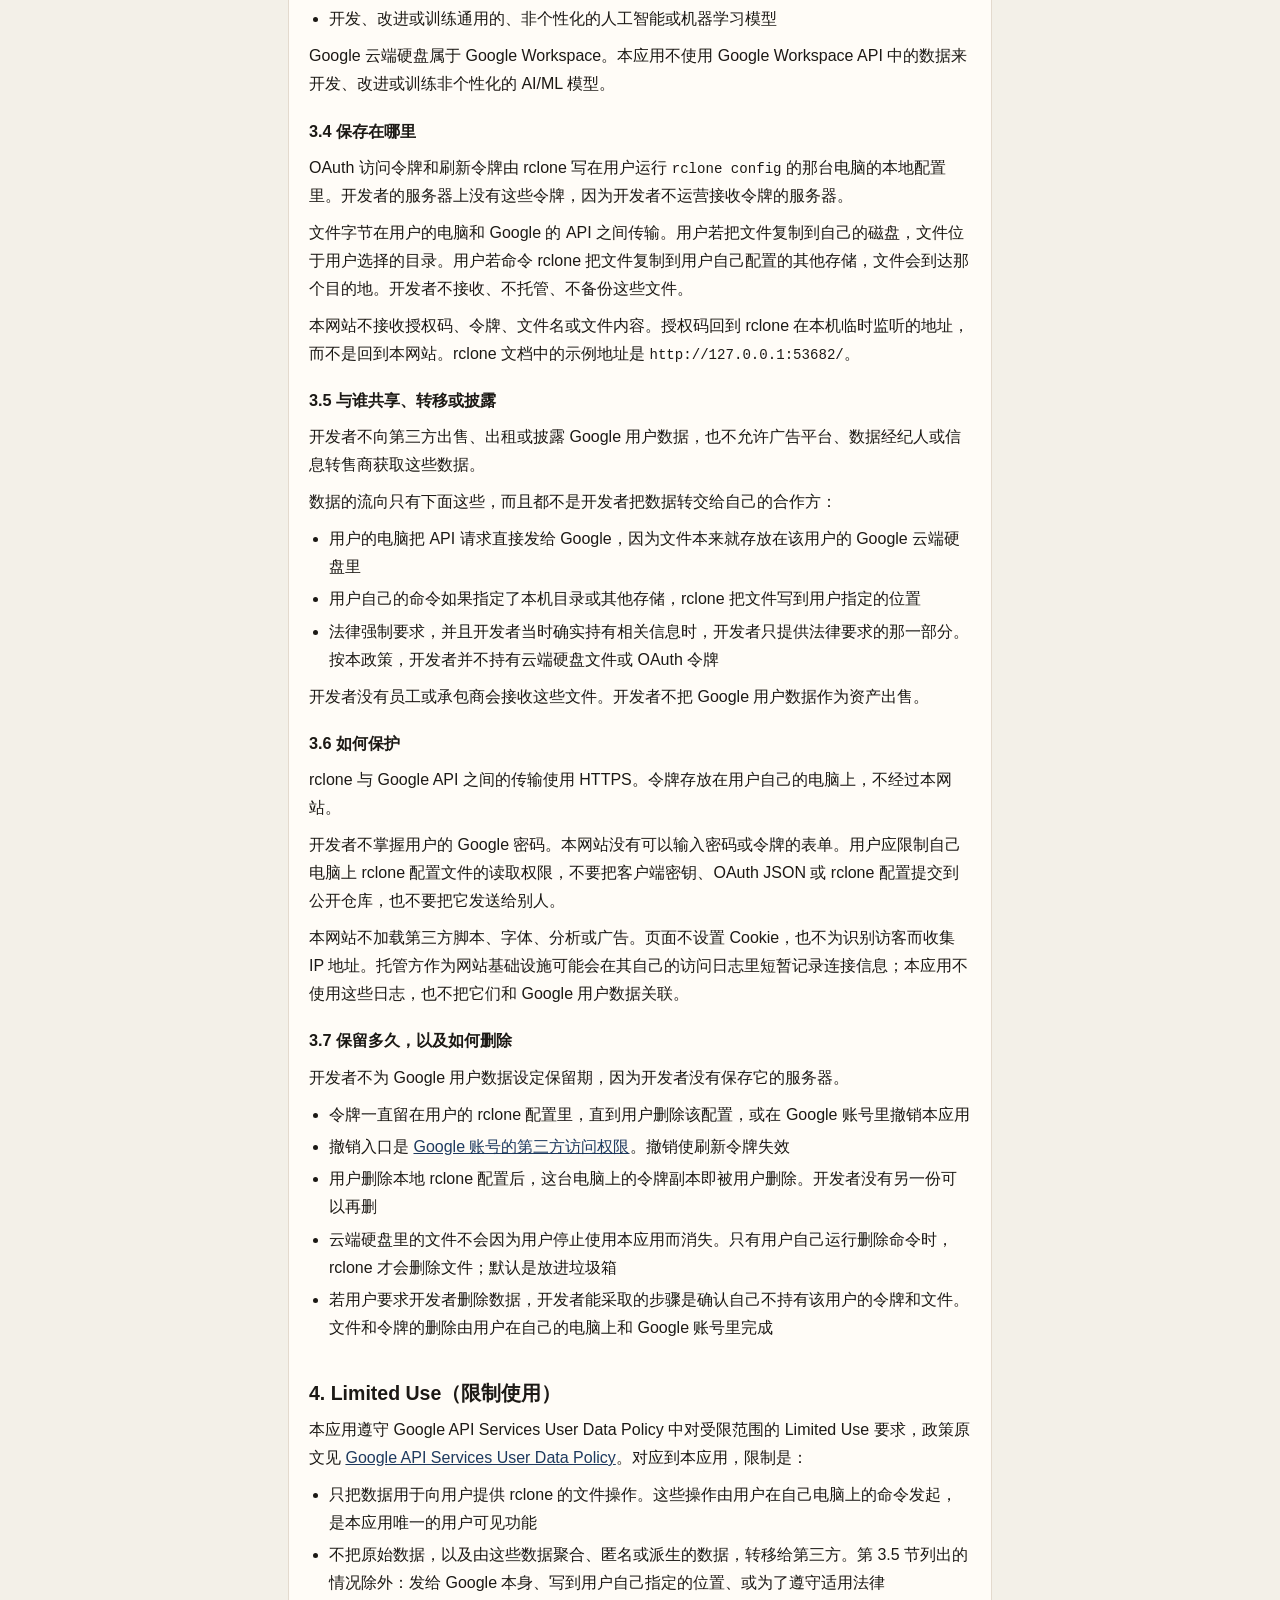
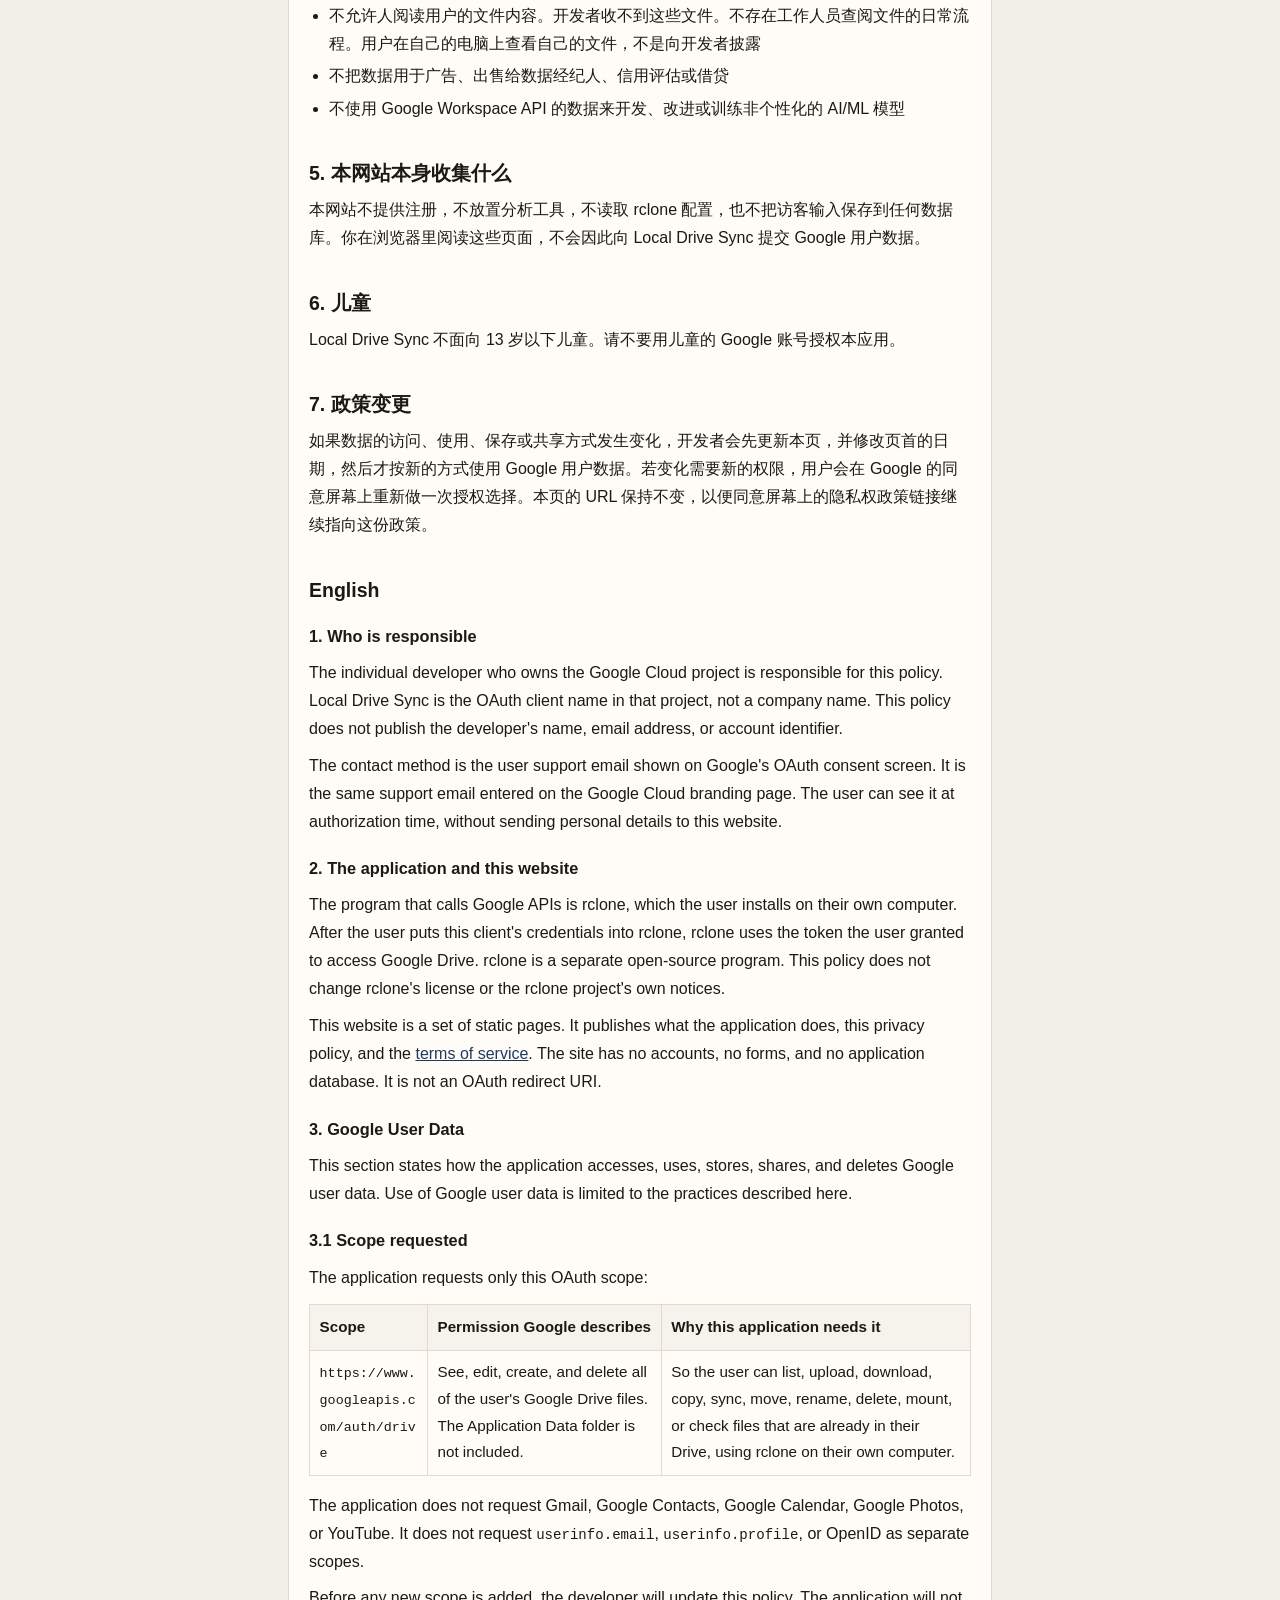
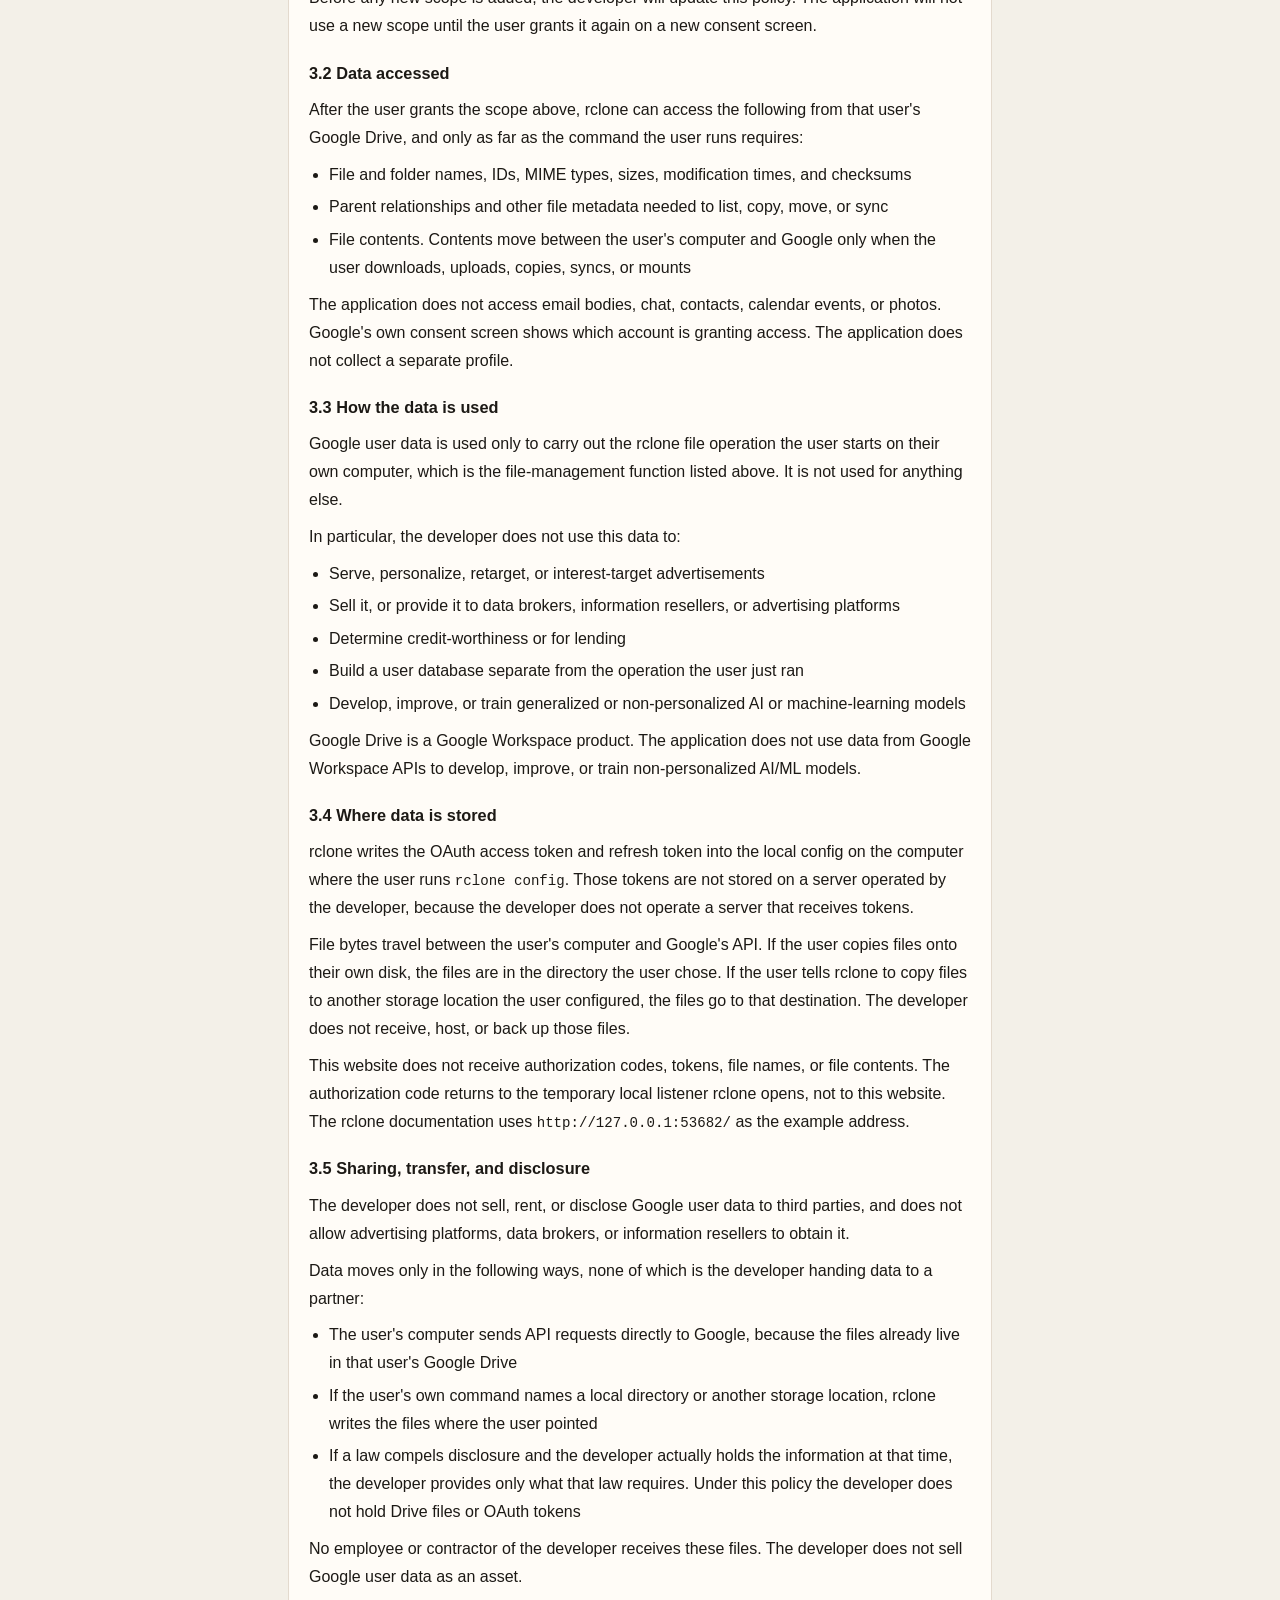
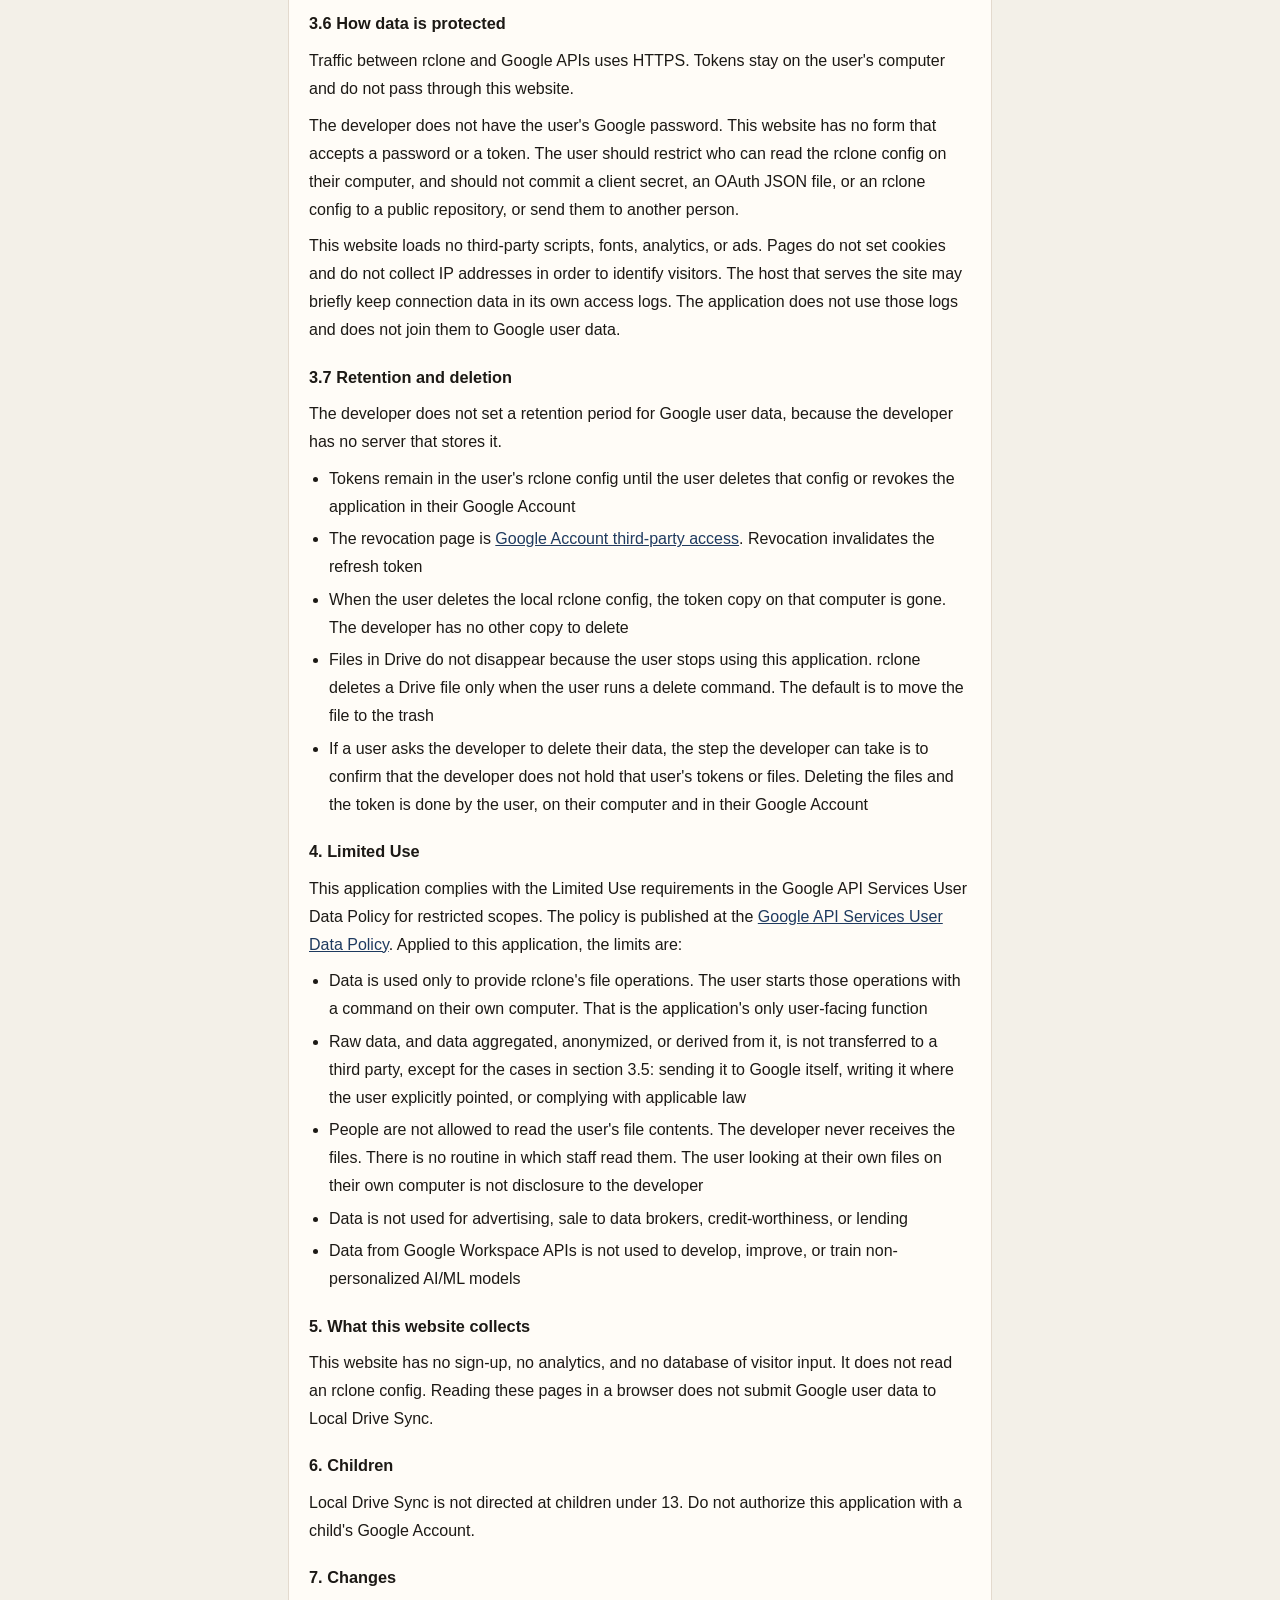
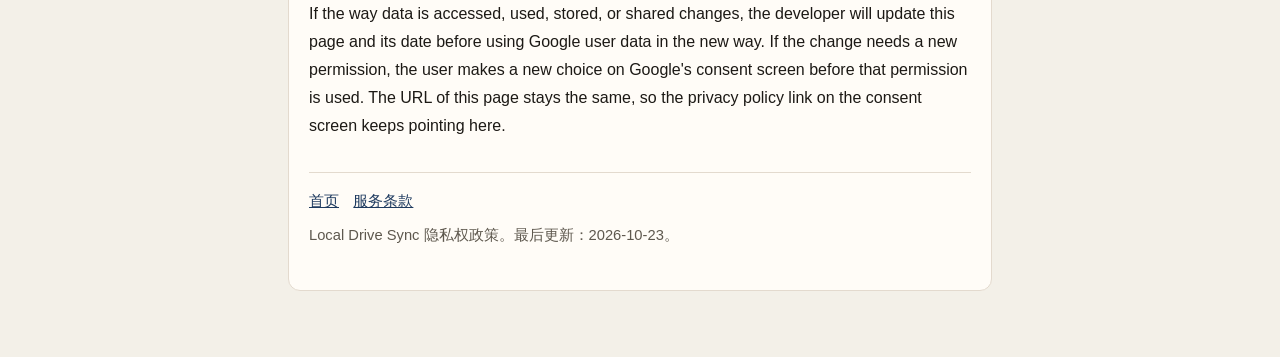
==== commit ee3d77b6: "把应用用途和数据收集说明放到页面开头。 首页用完整网址链到隐私权政策，便于 Google 品牌审核直接读到。" ====
--- a/privacy.html
+++ b/privacy.html
@@ -16,23 +16,66 @@
       <header>
         <a class="brand" href="index.html">Local Drive Sync</a>
         <nav aria-label="本站页面">
-          <a href="index.html">首页</a>
-          <a href="privacy.html" aria-current="page">隐私权政策</a>
-          <a href="terms.html">服务条款</a>
+          <a href="https://nav.otoame.top/rclone-gd-web/">首页</a>
+          <a href="https://nav.otoame.top/rclone-gd-web/privacy.html" aria-current="page">隐私权政策</a>
+          <a href="https://nav.otoame.top/rclone-gd-web/terms.html">服务条款</a>
         </nav>
       </header>
 
       <main id="content">
         <h1>隐私权政策</h1>
+        <p class="meta">生效并最后更新：2026-10-23。应用名称：Local Drive Sync。</p>
+
+        <section id="data-collection" lang="en">
+          <h2>Data collection and usage</h2>
+          <p>This policy describes how the OAuth application Local Drive Sync accesses, uses, stores, shares, and deletes Google user data. The program that calls Google APIs is rclone, running on the user's own computer. This website does not collect that data.</p>
+          <div class="table-scroll">
+            <table>
+              <thead>
+                <tr>
+                  <th>Question</th>
+                  <th>What Local Drive Sync does</th>
+                </tr>
+              </thead>
+              <tbody>
+                <tr>
+                  <td>Google user data that is accessed</td>
+                  <td>From the Google Drive account the user authorizes: file and folder names, IDs, MIME types, sizes, modification times, checksums, parent folders, and file contents. The only scope requested is <code class="url">https://www.googleapis.com/auth/drive</code> (see, edit, create, and delete all Drive files, excluding the Application Data folder). Gmail, Contacts, Calendar, Photos, YouTube, and profile scopes are not requested.</td>
+                </tr>
+                <tr>
+                  <td>Why that data is used</td>
+                  <td>Only to carry out the rclone command the user starts on their own computer: list, upload, download, copy, sync, move, rename, delete, mount, or check those Drive files. It is not used for advertising, sale, credit, lending, or training a generalized AI or machine-learning model.</td>
+                </tr>
+                <tr>
+                  <td>Where that data is stored</td>
+                  <td>The OAuth access token and refresh token are written to the rclone config on the computer where the user runs <code>rclone config</code>. File bytes move between that computer and Google. If the user copies files to a folder or another storage location, they go to the destination in that command. The developer does not run a server that stores tokens or Drive files. This website does not receive authorization codes, tokens, file names, or file contents.</td>
+                </tr>
+                <tr>
+                  <td>Who that data is shared with</td>
+                  <td>The developer does not sell, rent, or give Google user data to advertisers, data brokers, information resellers, or other third parties. The user's computer sends Drive API requests directly to Google. No employee or contractor of the developer receives the files.</td>
+                </tr>
+                <tr>
+                  <td>How long it is kept, and how to delete it</td>
+                  <td>The developer keeps no copy, so there is no developer-side retention period. Tokens remain on the user's computer until the user deletes the rclone config or revokes Local Drive Sync at <a href="https://myaccount.google.com/permissions">https://myaccount.google.com/permissions</a>. Revocation invalidates the refresh token. Drive files are removed only when the user runs a delete command; rclone's default is to move them to the Drive trash.</td>
+                </tr>
+                <tr>
+                  <td>Limited Use</td>
+                  <td>Drive data is used only to provide the file operation the user requested. It is not transferred to a third party except to Google, to a destination the user named, or when a law compels disclosure of information the developer actually holds. The developer does not hold the files or tokens. People working for the developer do not read file contents. Google Workspace data is not used to develop, improve, or train non-personalized AI or ML models.</td>
+                </tr>
+              </tbody>
+            </table>
+          </div>
+          <p>The same practices are stated again in Chinese and English below. The home page is <a href="https://nav.otoame.top/rclone-gd-web/">https://nav.otoame.top/rclone-gd-web/</a>. The terms of service are <a href="https://nav.otoame.top/rclone-gd-web/terms.html">https://nav.otoame.top/rclone-gd-web/terms.html</a>.</p>
+        </section>
+
         <p class="lede">本政策说明 Local Drive Sync 如何对待 Google 用户数据。它只适用于这个 OAuth 客户端，以及用来说明该客户端的本网站。</p>
-        <p class="meta">生效并最后更新：2026-10-23。应用名称：Local Drive Sync。</p>
         <p class="lang-switch"><a href="#zh">中文</a> · <a href="#en">English</a></p>
 
         <div class="policies">
           <strong>本政策与首页、服务条款在同一网站。</strong>
-          <a href="index.html">首页</a>
+          <a href="https://nav.otoame.top/rclone-gd-web/">首页</a>
           ·
-          <a href="terms.html">服务条款</a>
+          <a href="https://nav.otoame.top/rclone-gd-web/terms.html">服务条款</a>
         </div>
 
         <div id="zh" lang="zh-Hans">
@@ -252,8 +295,8 @@
 
       <footer>
         <nav aria-label="页脚">
-          <a href="index.html">首页</a>
-          <a href="terms.html">服务条款</a>
+          <a href="https://nav.otoame.top/rclone-gd-web/">首页</a>
+          <a href="https://nav.otoame.top/rclone-gd-web/terms.html">服务条款</a>
         </nav>
         <p>Local Drive Sync 隐私权政策。最后更新：2026-10-23。</p>
       </footer>
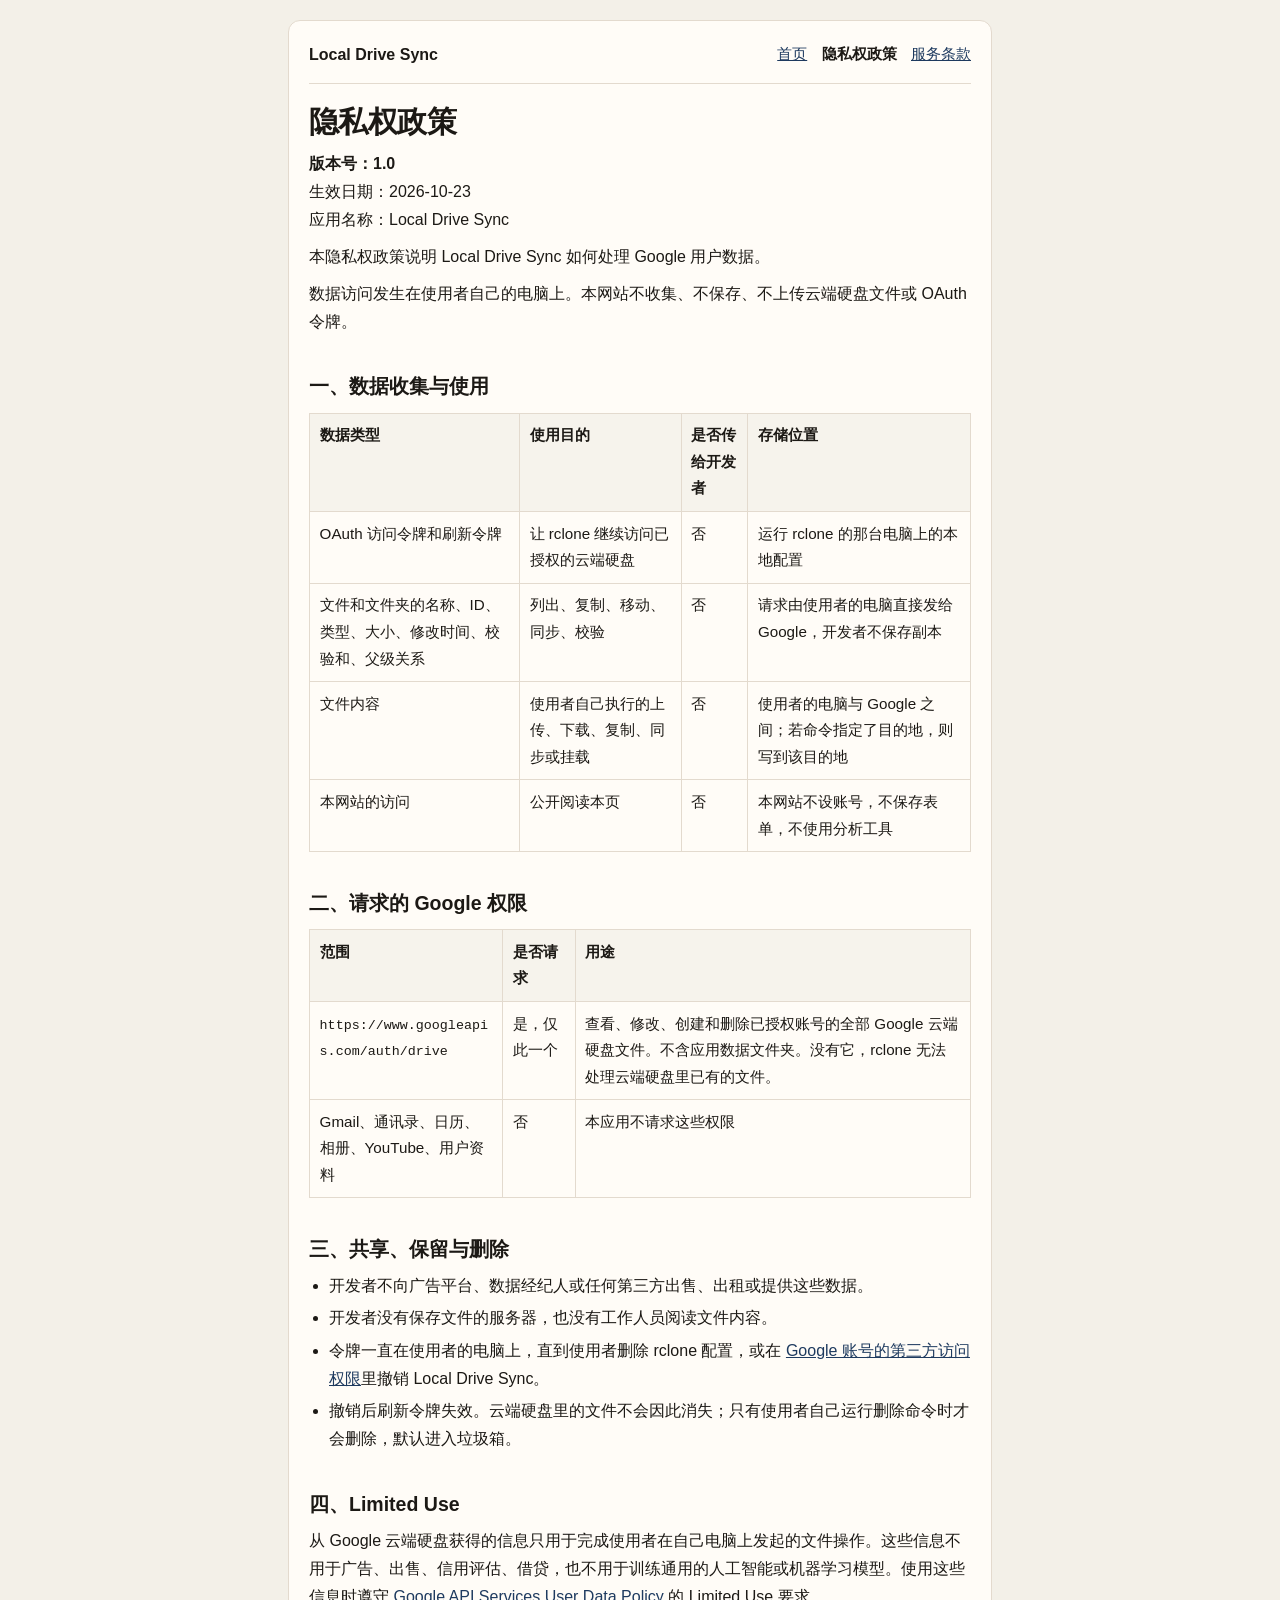
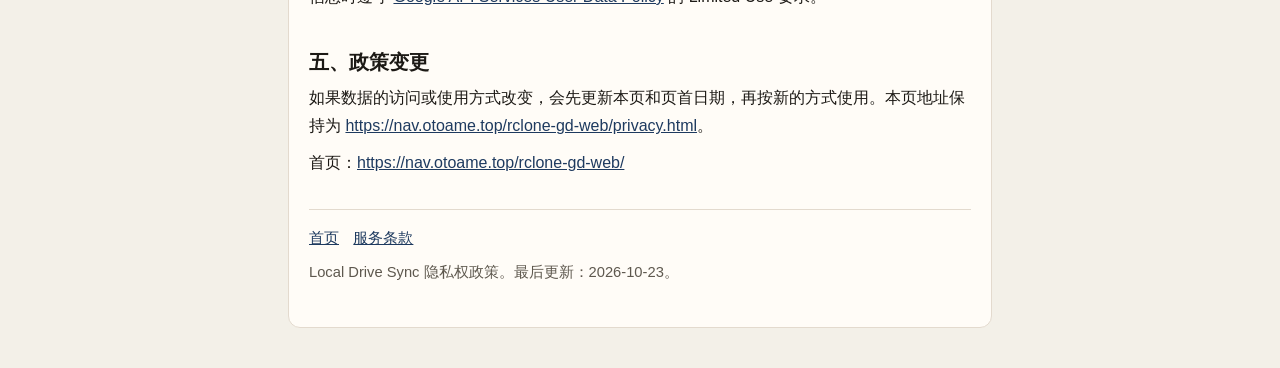
==== commit c5998f69: "把首页和隐私权政策改成短页面。 开头写明用途，隐私政策用表格列出收集、使用和存放位置。" ====
--- a/privacy.html
+++ b/privacy.html
@@ -4,7 +4,7 @@
   <meta charset="utf-8">
   <meta name="viewport" content="width=device-width, initial-scale=1">
   <title>隐私权政策 · Local Drive Sync</title>
-  <meta name="description" content="Local Drive Sync 如何访问、使用、保存、共享、保护和删除 Google 用户数据。">
+  <meta name="description" content="Local Drive Sync 如何访问、使用、保存、共享和删除 Google 用户数据。">
   <meta name="robots" content="index,follow">
   <link rel="icon" href="favicon.svg" type="image/svg+xml">
   <link rel="stylesheet" href="styles.css">
@@ -14,7 +14,7 @@
   <div class="wrap">
     <article class="sheet">
       <header>
-        <a class="brand" href="index.html">Local Drive Sync</a>
+        <a class="brand" href="https://nav.otoame.top/rclone-gd-web/">Local Drive Sync</a>
         <nav aria-label="本站页面">
           <a href="https://nav.otoame.top/rclone-gd-web/">首页</a>
           <a href="https://nav.otoame.top/rclone-gd-web/privacy.html" aria-current="page">隐私权政策</a>
@@ -24,273 +24,89 @@
 
       <main id="content">
         <h1>隐私权政策</h1>
-        <p class="meta">生效并最后更新：2026-10-23。应用名称：Local Drive Sync。</p>
+        <p><strong>版本号：1.0</strong><br>生效日期：2026-10-23<br>应用名称：Local Drive Sync</p>
+        <p>本隐私权政策说明 Local Drive Sync 如何处理 Google 用户数据。</p>
+        <p>数据访问发生在使用者自己的电脑上。本网站不收集、不保存、不上传云端硬盘文件或 OAuth 令牌。</p>
 
-        <section id="data-collection" lang="en">
-          <h2>Data collection and usage</h2>
-          <p>This policy describes how the OAuth application Local Drive Sync accesses, uses, stores, shares, and deletes Google user data. The program that calls Google APIs is rclone, running on the user's own computer. This website does not collect that data.</p>
-          <div class="table-scroll">
-            <table>
-              <thead>
-                <tr>
-                  <th>Question</th>
-                  <th>What Local Drive Sync does</th>
-                </tr>
-              </thead>
-              <tbody>
-                <tr>
-                  <td>Google user data that is accessed</td>
-                  <td>From the Google Drive account the user authorizes: file and folder names, IDs, MIME types, sizes, modification times, checksums, parent folders, and file contents. The only scope requested is <code class="url">https://www.googleapis.com/auth/drive</code> (see, edit, create, and delete all Drive files, excluding the Application Data folder). Gmail, Contacts, Calendar, Photos, YouTube, and profile scopes are not requested.</td>
-                </tr>
-                <tr>
-                  <td>Why that data is used</td>
-                  <td>Only to carry out the rclone command the user starts on their own computer: list, upload, download, copy, sync, move, rename, delete, mount, or check those Drive files. It is not used for advertising, sale, credit, lending, or training a generalized AI or machine-learning model.</td>
-                </tr>
-                <tr>
-                  <td>Where that data is stored</td>
-                  <td>The OAuth access token and refresh token are written to the rclone config on the computer where the user runs <code>rclone config</code>. File bytes move between that computer and Google. If the user copies files to a folder or another storage location, they go to the destination in that command. The developer does not run a server that stores tokens or Drive files. This website does not receive authorization codes, tokens, file names, or file contents.</td>
-                </tr>
-                <tr>
-                  <td>Who that data is shared with</td>
-                  <td>The developer does not sell, rent, or give Google user data to advertisers, data brokers, information resellers, or other third parties. The user's computer sends Drive API requests directly to Google. No employee or contractor of the developer receives the files.</td>
-                </tr>
-                <tr>
-                  <td>How long it is kept, and how to delete it</td>
-                  <td>The developer keeps no copy, so there is no developer-side retention period. Tokens remain on the user's computer until the user deletes the rclone config or revokes Local Drive Sync at <a href="https://myaccount.google.com/permissions">https://myaccount.google.com/permissions</a>. Revocation invalidates the refresh token. Drive files are removed only when the user runs a delete command; rclone's default is to move them to the Drive trash.</td>
-                </tr>
-                <tr>
-                  <td>Limited Use</td>
-                  <td>Drive data is used only to provide the file operation the user requested. It is not transferred to a third party except to Google, to a destination the user named, or when a law compels disclosure of information the developer actually holds. The developer does not hold the files or tokens. People working for the developer do not read file contents. Google Workspace data is not used to develop, improve, or train non-personalized AI or ML models.</td>
-                </tr>
-              </tbody>
-            </table>
-          </div>
-          <p>The same practices are stated again in Chinese and English below. The home page is <a href="https://nav.otoame.top/rclone-gd-web/">https://nav.otoame.top/rclone-gd-web/</a>. The terms of service are <a href="https://nav.otoame.top/rclone-gd-web/terms.html">https://nav.otoame.top/rclone-gd-web/terms.html</a>.</p>
-        </section>
-
-        <p class="lede">本政策说明 Local Drive Sync 如何对待 Google 用户数据。它只适用于这个 OAuth 客户端，以及用来说明该客户端的本网站。</p>
-        <p class="lang-switch"><a href="#zh">中文</a> · <a href="#en">English</a></p>
-
-        <div class="policies">
-          <strong>本政策与首页、服务条款在同一网站。</strong>
-          <a href="https://nav.otoame.top/rclone-gd-web/">首页</a>
-          ·
-          <a href="https://nav.otoame.top/rclone-gd-web/terms.html">服务条款</a>
+        <h2>一、数据收集与使用</h2>
+        <div class="table-scroll">
+          <table>
+            <thead>
+              <tr>
+                <th>数据类型</th>
+                <th>使用目的</th>
+                <th>是否传给开发者</th>
+                <th>存储位置</th>
+              </tr>
+            </thead>
+            <tbody>
+              <tr>
+                <td>OAuth 访问令牌和刷新令牌</td>
+                <td>让 rclone 继续访问已授权的云端硬盘</td>
+                <td>否</td>
+                <td>运行 rclone 的那台电脑上的本地配置</td>
+              </tr>
+              <tr>
+                <td>文件和文件夹的名称、ID、类型、大小、修改时间、校验和、父级关系</td>
+                <td>列出、复制、移动、同步、校验</td>
+                <td>否</td>
+                <td>请求由使用者的电脑直接发给 Google，开发者不保存副本</td>
+              </tr>
+              <tr>
+                <td>文件内容</td>
+                <td>使用者自己执行的上传、下载、复制、同步或挂载</td>
+                <td>否</td>
+                <td>使用者的电脑与 Google 之间；若命令指定了目的地，则写到该目的地</td>
+              </tr>
+              <tr>
+                <td>本网站的访问</td>
+                <td>公开阅读本页</td>
+                <td>否</td>
+                <td>本网站不设账号，不保存表单，不使用分析工具</td>
+              </tr>
+            </tbody>
+          </table>
         </div>
 
-        <div id="zh" lang="zh-Hans">
-          <h2>1. 谁对这条政策负责</h2>
-          <p>负责方是拥有该 Google Cloud 项目的个人开发者。Local Drive Sync 是该项目里的 OAuth 客户端名称，不是公司名。本政策不公布开发者的姓名、邮箱或账号。</p>
-          <p>联系方式是 Google 授权同意屏幕上显示的用户支持邮箱。该地址与 Google Cloud 品牌页里的用户支持邮箱相同。用户在授权时可以看到它，不需要先把个人资料交给本网站。</p>
-
-          <h2>2. 应用和本网站分别是什么</h2>
-          <p>实际调用 Google API 的程序是用户安装在自己电脑上的 rclone。用户把本客户端的凭据填进 rclone 之后，rclone 用用户授予的令牌访问 Google 云端硬盘。rclone 是独立的开源程序，本政策不改变 rclone 项目自己的许可证或隐私说明。</p>
-          <p>本网站是一组静态页面，用来公开应用的功能、本隐私权政策和<a href="terms.html">服务条款</a>。网站没有账号、没有表单、没有后台数据库，也不是 OAuth 重定向地址。</p>
-
-          <h2 id="google-user-data">3. Google 用户数据</h2>
-          <p>本节说明本应用访问、使用、保存、共享和删除的 Google 用户数据。本应用对 Google 用户数据的使用，以本节已经写明的做法为限。</p>
-
-          <h3>3.1 请求的范围</h3>
-          <p>本应用只请求下面一个 OAuth 范围：</p>
-          <div class="table-scroll">
+        <h2>二、请求的 Google 权限</h2>
+        <div class="table-scroll">
           <table>
             <thead>
               <tr>
                 <th>范围</th>
-                <th>Google 所示的权限</th>
-                <th>本应用为何需要它</th>
+                <th>是否请求</th>
+                <th>用途</th>
               </tr>
             </thead>
             <tbody>
               <tr>
                 <td><code class="url">https://www.googleapis.com/auth/drive</code></td>
-                <td>查看、修改、创建和删除用户的全部 Google 云端硬盘文件。不包含应用数据文件夹。</td>
-                <td>用户在自己的电脑上用 rclone 列出、上传、下载、复制、同步、移动、重命名、删除、挂载或校验其云端硬盘中已有的文件。</td>
+                <td>是，仅此一个</td>
+                <td>查看、修改、创建和删除已授权账号的全部 Google 云端硬盘文件。不含应用数据文件夹。没有它，rclone 无法处理云端硬盘里已有的文件。</td>
+              </tr>
+              <tr>
+                <td>Gmail、通讯录、日历、相册、YouTube、用户资料</td>
+                <td>否</td>
+                <td>本应用不请求这些权限</td>
               </tr>
             </tbody>
           </table>
-          </div>
-          <p>本应用不请求 Gmail、Google 通讯录、Google 日历、Google 相册、YouTube，也不把 <code>userinfo.email</code>、<code>userinfo.profile</code> 或 OpenID 作为单独范围来请求。</p>
-          <p>在增加任何新范围之前，开发者会先更新本政策。在用户按新的同意屏幕重新授权之前，本应用不会用新范围访问数据。</p>
-
-          <h3>3.2 访问哪些数据</h3>
-          <p>在用户授予上述范围之后，rclone 可以按照用户运行的命令，从该用户的 Google 云端硬盘访问：</p>
-          <ul>
-            <li>文件和文件夹的名称、ID、MIME 类型、大小、修改时间和校验和</li>
-            <li>父级关系，以及完成列表、复制、移动、同步所需要的其他文件元数据</li>
-            <li>文件内容。只有用户执行下载、上传、复制、同步或挂载时，内容才会在用户的电脑和 Google 之间传输</li>
-          </ul>
-          <p>本应用不访问电子邮件正文、聊天记录、联系人、日历事件或相册。Google 自己的同意屏幕会显示正在授权的账号；本应用不另行收集个人简介。</p>
-
-          <h3>3.3 如何使用</h3>
-          <p>Google 用户数据只用于执行用户在自己电脑上发起的 rclone 操作，也就是上一节列出的文件管理功能。数据不用作其他用途。</p>
-          <p>具体而言，开发者不会把这些数据用于：</p>
-          <ul>
-            <li>投放、个性化、再营销或按兴趣展示广告</li>
-            <li>出售，或提供给数据经纪人、信息转售商、广告平台</li>
-            <li>判断信用或用于借贷</li>
-            <li>建立独立于用户这次操作的用户数据库</li>
-            <li>开发、改进或训练通用的、非个性化的人工智能或机器学习模型</li>
-          </ul>
-          <p>Google 云端硬盘属于 Google Workspace。本应用不使用 Google Workspace API 中的数据来开发、改进或训练非个性化的 AI/ML 模型。</p>
-
-          <h3>3.4 保存在哪里</h3>
-          <p>OAuth 访问令牌和刷新令牌由 rclone 写在用户运行 <code>rclone config</code> 的那台电脑的本地配置里。开发者的服务器上没有这些令牌，因为开发者不运营接收令牌的服务器。</p>
-          <p>文件字节在用户的电脑和 Google 的 API 之间传输。用户若把文件复制到自己的磁盘，文件位于用户选择的目录。用户若命令 rclone 把文件复制到用户自己配置的其他存储，文件会到达那个目的地。开发者不接收、不托管、不备份这些文件。</p>
-          <p>本网站不接收授权码、令牌、文件名或文件内容。授权码回到 rclone 在本机临时监听的地址，而不是回到本网站。rclone 文档中的示例地址是 <code class="url">http://127.0.0.1:53682/</code>。</p>
-
-          <h3>3.5 与谁共享、转移或披露</h3>
-          <p>开发者不向第三方出售、出租或披露 Google 用户数据，也不允许广告平台、数据经纪人或信息转售商获取这些数据。</p>
-          <p>数据的流向只有下面这些，而且都不是开发者把数据转交给自己的合作方：</p>
-          <ul>
-            <li>用户的电脑把 API 请求直接发给 Google，因为文件本来就存放在该用户的 Google 云端硬盘里</li>
-            <li>用户自己的命令如果指定了本机目录或其他存储，rclone 把文件写到用户指定的位置</li>
-            <li>法律强制要求，并且开发者当时确实持有相关信息时，开发者只提供法律要求的那一部分。按本政策，开发者并不持有云端硬盘文件或 OAuth 令牌</li>
-          </ul>
-          <p>开发者没有员工或承包商会接收这些文件。开发者不把 Google 用户数据作为资产出售。</p>
-
-          <h3>3.6 如何保护</h3>
-          <p>rclone 与 Google API 之间的传输使用 HTTPS。令牌存放在用户自己的电脑上，不经过本网站。</p>
-          <p>开发者不掌握用户的 Google 密码。本网站没有可以输入密码或令牌的表单。用户应限制自己电脑上 rclone 配置文件的读取权限，不要把客户端密钥、OAuth JSON 或 rclone 配置提交到公开仓库，也不要把它发送给别人。</p>
-          <p>本网站不加载第三方脚本、字体、分析或广告。页面不设置 Cookie，也不为识别访客而收集 IP 地址。托管方作为网站基础设施可能会在其自己的访问日志里短暂记录连接信息；本应用不使用这些日志，也不把它们和 Google 用户数据关联。</p>
-
-          <h3>3.7 保留多久，以及如何删除</h3>
-          <p>开发者不为 Google 用户数据设定保留期，因为开发者没有保存它的服务器。</p>
-          <ul>
-            <li>令牌一直留在用户的 rclone 配置里，直到用户删除该配置，或在 Google 账号里撤销本应用</li>
-            <li>撤销入口是 <a href="https://myaccount.google.com/permissions">Google 账号的第三方访问权限</a>。撤销使刷新令牌失效</li>
-            <li>用户删除本地 rclone 配置后，这台电脑上的令牌副本即被用户删除。开发者没有另一份可以再删</li>
-            <li>云端硬盘里的文件不会因为用户停止使用本应用而消失。只有用户自己运行删除命令时，rclone 才会删除文件；默认是放进垃圾箱</li>
-            <li>若用户要求开发者删除数据，开发者能采取的步骤是确认自己不持有该用户的令牌和文件。文件和令牌的删除由用户在自己的电脑上和 Google 账号里完成</li>
-          </ul>
-
-          <h2 id="limited-use">4. Limited Use（限制使用）</h2>
-          <p>本应用遵守 Google API Services User Data Policy 中对受限范围的 Limited Use 要求，政策原文见 <a href="https://developers.google.com/terms/api-services-user-data-policy">Google API Services User Data Policy</a>。对应到本应用，限制是：</p>
-          <ul>
-            <li>只把数据用于向用户提供 rclone 的文件操作。这些操作由用户在自己电脑上的命令发起，是本应用唯一的用户可见功能</li>
-            <li>不把原始数据，以及由这些数据聚合、匿名或派生的数据，转移给第三方。第 3.5 节列出的情况除外：发给 Google 本身、写到用户自己指定的位置、或为了遵守适用法律</li>
-            <li>不允许人阅读用户的文件内容。开发者收不到这些文件。不存在工作人员查阅文件的日常流程。用户在自己的电脑上查看自己的文件，不是向开发者披露</li>
-            <li>不把数据用于广告、出售给数据经纪人、信用评估或借贷</li>
-            <li>不使用 Google Workspace API 的数据来开发、改进或训练非个性化的 AI/ML 模型</li>
-          </ul>
-
-          <h2>5. 本网站本身收集什么</h2>
-          <p>本网站不提供注册，不放置分析工具，不读取 rclone 配置，也不把访客输入保存到任何数据库。你在浏览器里阅读这些页面，不会因此向 Local Drive Sync 提交 Google 用户数据。</p>
-
-          <h2>6. 儿童</h2>
-          <p>Local Drive Sync 不面向 13 岁以下儿童。请不要用儿童的 Google 账号授权本应用。</p>
-
-          <h2>7. 政策变更</h2>
-          <p>如果数据的访问、使用、保存或共享方式发生变化，开发者会先更新本页，并修改页首的日期，然后才按新的方式使用 Google 用户数据。若变化需要新的权限，用户会在 Google 的同意屏幕上重新做一次授权选择。本页的 URL 保持不变，以便同意屏幕上的隐私权政策链接继续指向这份政策。</p>
         </div>
 
-        <div id="en" lang="en">
-          <h2>English</h2>
+        <h2>三、共享、保留与删除</h2>
+        <ul>
+          <li>开发者不向广告平台、数据经纪人或任何第三方出售、出租或提供这些数据。</li>
+          <li>开发者没有保存文件的服务器，也没有工作人员阅读文件内容。</li>
+          <li>令牌一直在使用者的电脑上，直到使用者删除 rclone 配置，或在 <a href="https://myaccount.google.com/permissions">Google 账号的第三方访问权限</a>里撤销 Local Drive Sync。</li>
+          <li>撤销后刷新令牌失效。云端硬盘里的文件不会因此消失；只有使用者自己运行删除命令时才会删除，默认进入垃圾箱。</li>
+        </ul>
 
-          <h3>1. Who is responsible</h3>
-          <p>The individual developer who owns the Google Cloud project is responsible for this policy. Local Drive Sync is the OAuth client name in that project, not a company name. This policy does not publish the developer's name, email address, or account identifier.</p>
-          <p>The contact method is the user support email shown on Google's OAuth consent screen. It is the same support email entered on the Google Cloud branding page. The user can see it at authorization time, without sending personal details to this website.</p>
+        <h2>四、Limited Use</h2>
+        <p>从 Google 云端硬盘获得的信息只用于完成使用者在自己电脑上发起的文件操作。这些信息不用于广告、出售、信用评估、借贷，也不用于训练通用的人工智能或机器学习模型。使用这些信息时遵守 <a href="https://developers.google.com/terms/api-services-user-data-policy">Google API Services User Data Policy</a> 的 Limited Use 要求。</p>
 
-          <h3>2. The application and this website</h3>
-          <p>The program that calls Google APIs is rclone, which the user installs on their own computer. After the user puts this client's credentials into rclone, rclone uses the token the user granted to access Google Drive. rclone is a separate open-source program. This policy does not change rclone's license or the rclone project's own notices.</p>
-          <p>This website is a set of static pages. It publishes what the application does, this privacy policy, and the <a href="terms.html">terms of service</a>. The site has no accounts, no forms, and no application database. It is not an OAuth redirect URI.</p>
-
-          <h3 id="en-google-user-data">3. Google User Data</h3>
-          <p>This section states how the application accesses, uses, stores, shares, and deletes Google user data. Use of Google user data is limited to the practices described here.</p>
-
-          <h3>3.1 Scope requested</h3>
-          <p>The application requests only this OAuth scope:</p>
-          <div class="table-scroll">
-          <table>
-            <thead>
-              <tr>
-                <th>Scope</th>
-                <th>Permission Google describes</th>
-                <th>Why this application needs it</th>
-              </tr>
-            </thead>
-            <tbody>
-              <tr>
-                <td><code class="url">https://www.googleapis.com/auth/drive</code></td>
-                <td>See, edit, create, and delete all of the user's Google Drive files. The Application Data folder is not included.</td>
-                <td>So the user can list, upload, download, copy, sync, move, rename, delete, mount, or check files that are already in their Drive, using rclone on their own computer.</td>
-              </tr>
-            </tbody>
-          </table>
-          </div>
-          <p>The application does not request Gmail, Google Contacts, Google Calendar, Google Photos, or YouTube. It does not request <code>userinfo.email</code>, <code>userinfo.profile</code>, or OpenID as separate scopes.</p>
-          <p>Before any new scope is added, the developer will update this policy. The application will not use a new scope until the user grants it again on a new consent screen.</p>
-
-          <h3>3.2 Data accessed</h3>
-          <p>After the user grants the scope above, rclone can access the following from that user's Google Drive, and only as far as the command the user runs requires:</p>
-          <ul>
-            <li>File and folder names, IDs, MIME types, sizes, modification times, and checksums</li>
-            <li>Parent relationships and other file metadata needed to list, copy, move, or sync</li>
-            <li>File contents. Contents move between the user's computer and Google only when the user downloads, uploads, copies, syncs, or mounts</li>
-          </ul>
-          <p>The application does not access email bodies, chat, contacts, calendar events, or photos. Google's own consent screen shows which account is granting access. The application does not collect a separate profile.</p>
-
-          <h3>3.3 How the data is used</h3>
-          <p>Google user data is used only to carry out the rclone file operation the user starts on their own computer, which is the file-management function listed above. It is not used for anything else.</p>
-          <p>In particular, the developer does not use this data to:</p>
-          <ul>
-            <li>Serve, personalize, retarget, or interest-target advertisements</li>
-            <li>Sell it, or provide it to data brokers, information resellers, or advertising platforms</li>
-            <li>Determine credit-worthiness or for lending</li>
-            <li>Build a user database separate from the operation the user just ran</li>
-            <li>Develop, improve, or train generalized or non-personalized AI or machine-learning models</li>
-          </ul>
-          <p>Google Drive is a Google Workspace product. The application does not use data from Google Workspace APIs to develop, improve, or train non-personalized AI/ML models.</p>
-
-          <h3>3.4 Where data is stored</h3>
-          <p>rclone writes the OAuth access token and refresh token into the local config on the computer where the user runs <code>rclone config</code>. Those tokens are not stored on a server operated by the developer, because the developer does not operate a server that receives tokens.</p>
-          <p>File bytes travel between the user's computer and Google's API. If the user copies files onto their own disk, the files are in the directory the user chose. If the user tells rclone to copy files to another storage location the user configured, the files go to that destination. The developer does not receive, host, or back up those files.</p>
-          <p>This website does not receive authorization codes, tokens, file names, or file contents. The authorization code returns to the temporary local listener rclone opens, not to this website. The rclone documentation uses <code class="url">http://127.0.0.1:53682/</code> as the example address.</p>
-
-          <h3>3.5 Sharing, transfer, and disclosure</h3>
-          <p>The developer does not sell, rent, or disclose Google user data to third parties, and does not allow advertising platforms, data brokers, or information resellers to obtain it.</p>
-          <p>Data moves only in the following ways, none of which is the developer handing data to a partner:</p>
-          <ul>
-            <li>The user's computer sends API requests directly to Google, because the files already live in that user's Google Drive</li>
-            <li>If the user's own command names a local directory or another storage location, rclone writes the files where the user pointed</li>
-            <li>If a law compels disclosure and the developer actually holds the information at that time, the developer provides only what that law requires. Under this policy the developer does not hold Drive files or OAuth tokens</li>
-          </ul>
-          <p>No employee or contractor of the developer receives these files. The developer does not sell Google user data as an asset.</p>
-
-          <h3>3.6 How data is protected</h3>
-          <p>Traffic between rclone and Google APIs uses HTTPS. Tokens stay on the user's computer and do not pass through this website.</p>
-          <p>The developer does not have the user's Google password. This website has no form that accepts a password or a token. The user should restrict who can read the rclone config on their computer, and should not commit a client secret, an OAuth JSON file, or an rclone config to a public repository, or send them to another person.</p>
-          <p>This website loads no third-party scripts, fonts, analytics, or ads. Pages do not set cookies and do not collect IP addresses in order to identify visitors. The host that serves the site may briefly keep connection data in its own access logs. The application does not use those logs and does not join them to Google user data.</p>
-
-          <h3>3.7 Retention and deletion</h3>
-          <p>The developer does not set a retention period for Google user data, because the developer has no server that stores it.</p>
-          <ul>
-            <li>Tokens remain in the user's rclone config until the user deletes that config or revokes the application in their Google Account</li>
-            <li>The revocation page is <a href="https://myaccount.google.com/permissions">Google Account third-party access</a>. Revocation invalidates the refresh token</li>
-            <li>When the user deletes the local rclone config, the token copy on that computer is gone. The developer has no other copy to delete</li>
-            <li>Files in Drive do not disappear because the user stops using this application. rclone deletes a Drive file only when the user runs a delete command. The default is to move the file to the trash</li>
-            <li>If a user asks the developer to delete their data, the step the developer can take is to confirm that the developer does not hold that user's tokens or files. Deleting the files and the token is done by the user, on their computer and in their Google Account</li>
-          </ul>
-
-          <h3 id="en-limited-use">4. Limited Use</h3>
-          <p>This application complies with the Limited Use requirements in the Google API Services User Data Policy for restricted scopes. The policy is published at the <a href="https://developers.google.com/terms/api-services-user-data-policy">Google API Services User Data Policy</a>. Applied to this application, the limits are:</p>
-          <ul>
-            <li>Data is used only to provide rclone's file operations. The user starts those operations with a command on their own computer. That is the application's only user-facing function</li>
-            <li>Raw data, and data aggregated, anonymized, or derived from it, is not transferred to a third party, except for the cases in section 3.5: sending it to Google itself, writing it where the user explicitly pointed, or complying with applicable law</li>
-            <li>People are not allowed to read the user's file contents. The developer never receives the files. There is no routine in which staff read them. The user looking at their own files on their own computer is not disclosure to the developer</li>
-            <li>Data is not used for advertising, sale to data brokers, credit-worthiness, or lending</li>
-            <li>Data from Google Workspace APIs is not used to develop, improve, or train non-personalized AI/ML models</li>
-          </ul>
-
-          <h3>5. What this website collects</h3>
-          <p>This website has no sign-up, no analytics, and no database of visitor input. It does not read an rclone config. Reading these pages in a browser does not submit Google user data to Local Drive Sync.</p>
-
-          <h3>6. Children</h3>
-          <p>Local Drive Sync is not directed at children under 13. Do not authorize this application with a child's Google Account.</p>
-
-          <h3>7. Changes</h3>
-          <p>If the way data is accessed, used, stored, or shared changes, the developer will update this page and its date before using Google user data in the new way. If the change needs a new permission, the user makes a new choice on Google's consent screen before that permission is used. The URL of this page stays the same, so the privacy policy link on the consent screen keeps pointing here.</p>
-        </div>
+        <h2>五、政策变更</h2>
+        <p>如果数据的访问或使用方式改变，会先更新本页和页首日期，再按新的方式使用。本页地址保持为 <a href="https://nav.otoame.top/rclone-gd-web/privacy.html">https://nav.otoame.top/rclone-gd-web/privacy.html</a>。</p>
+        <p>首页：<a href="https://nav.otoame.top/rclone-gd-web/">https://nav.otoame.top/rclone-gd-web/</a></p>
       </main>
 
       <footer>
